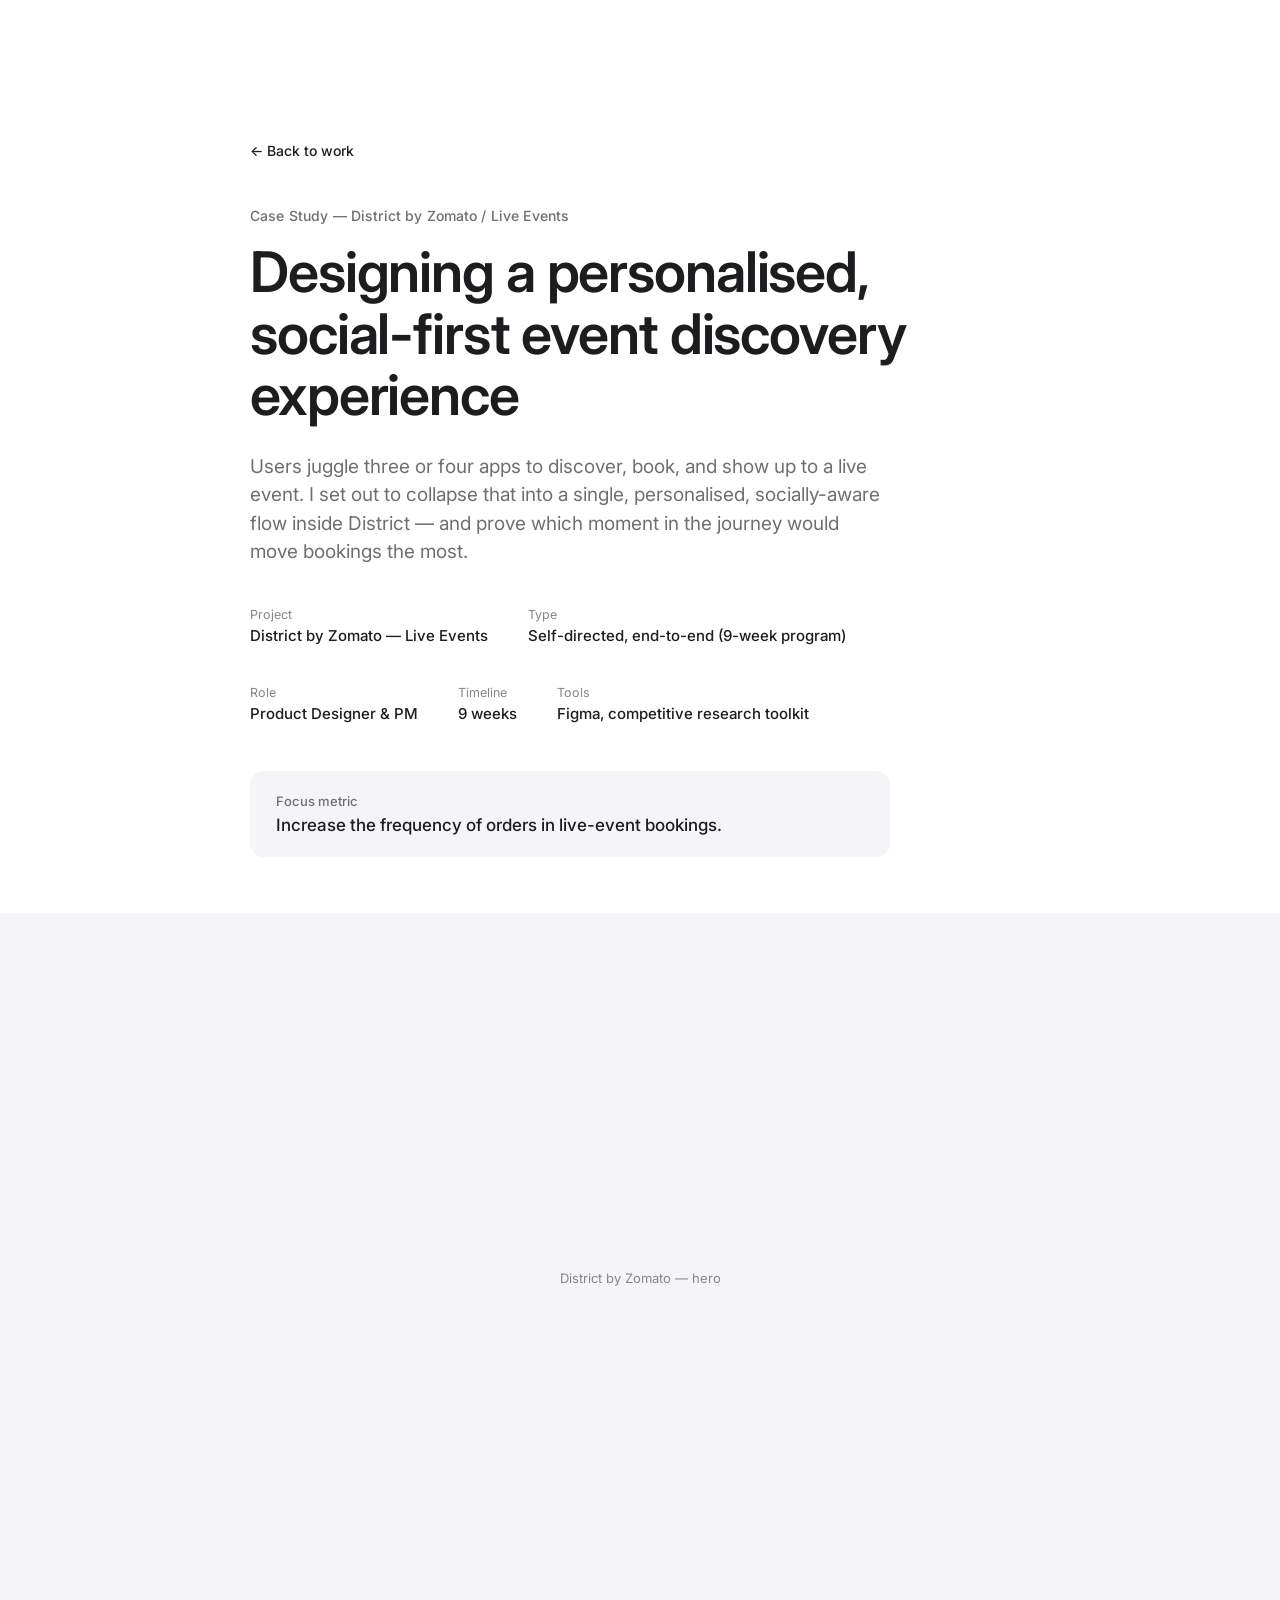
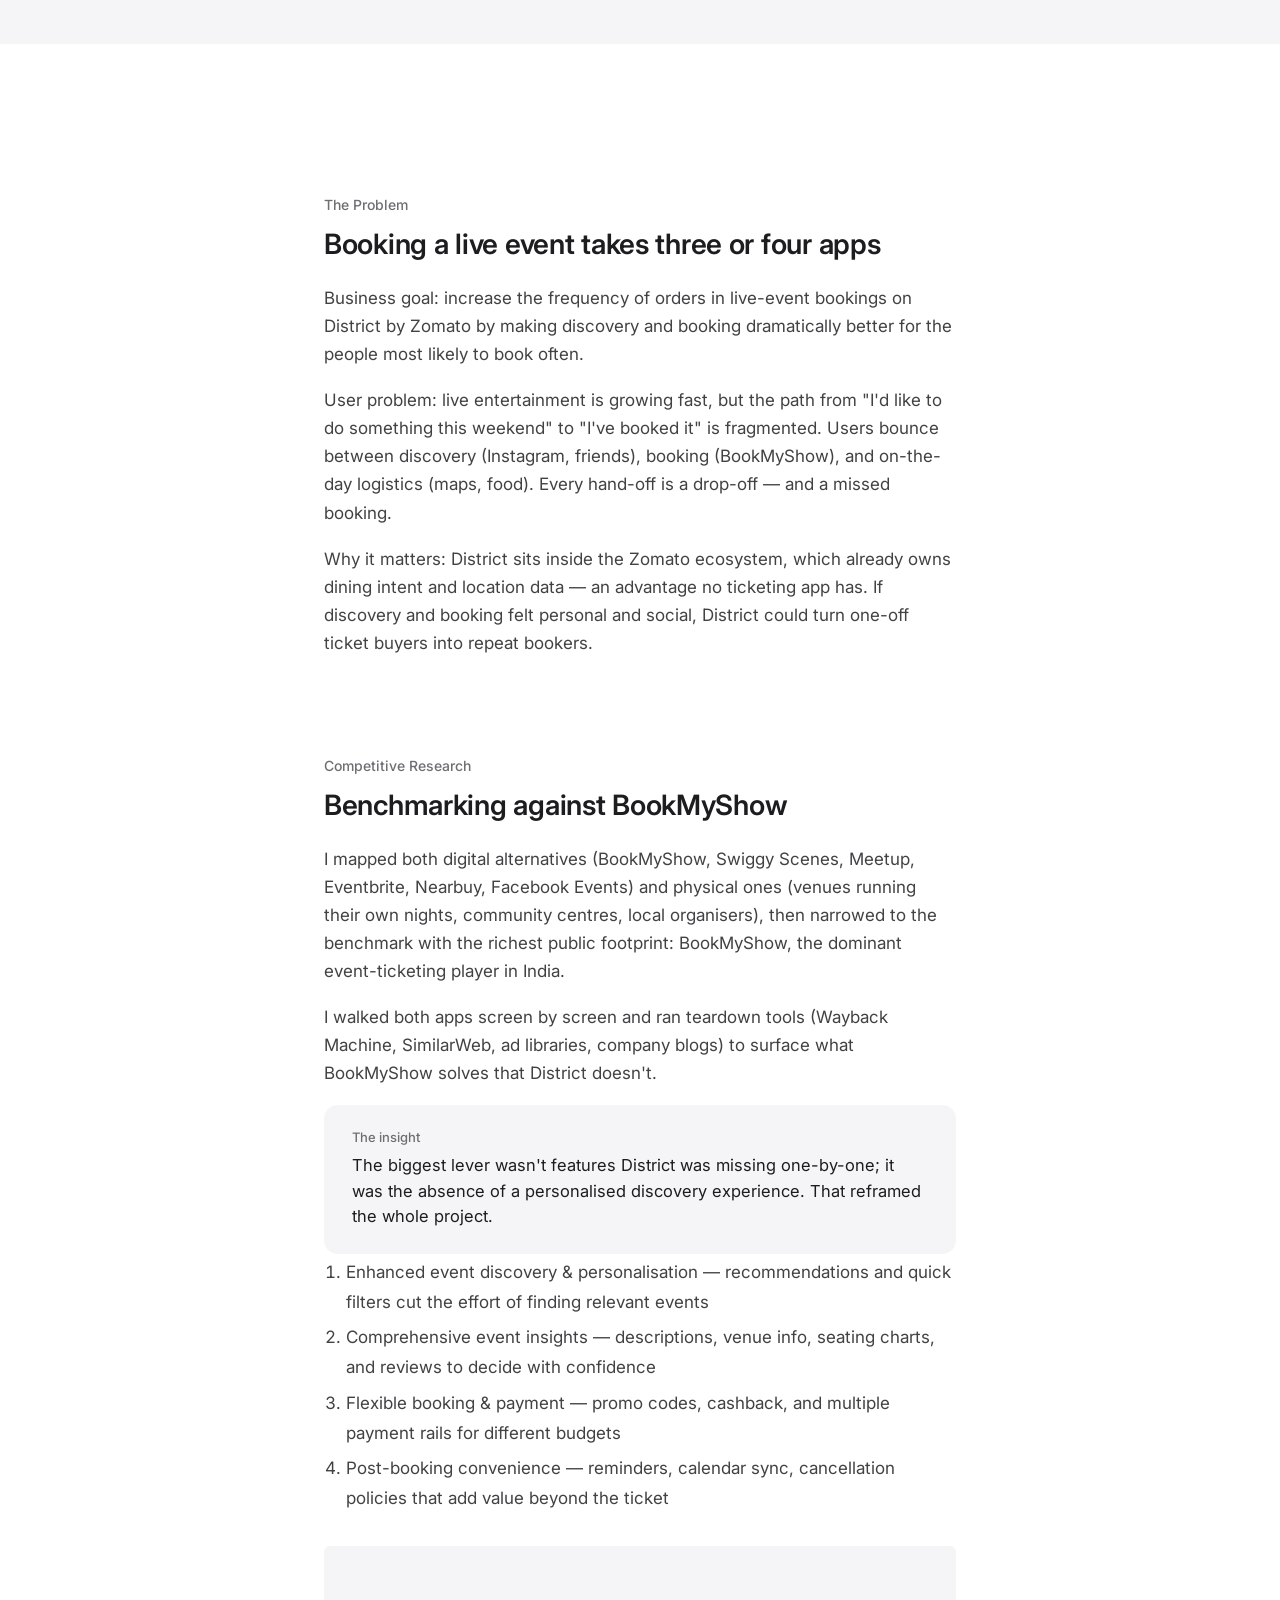
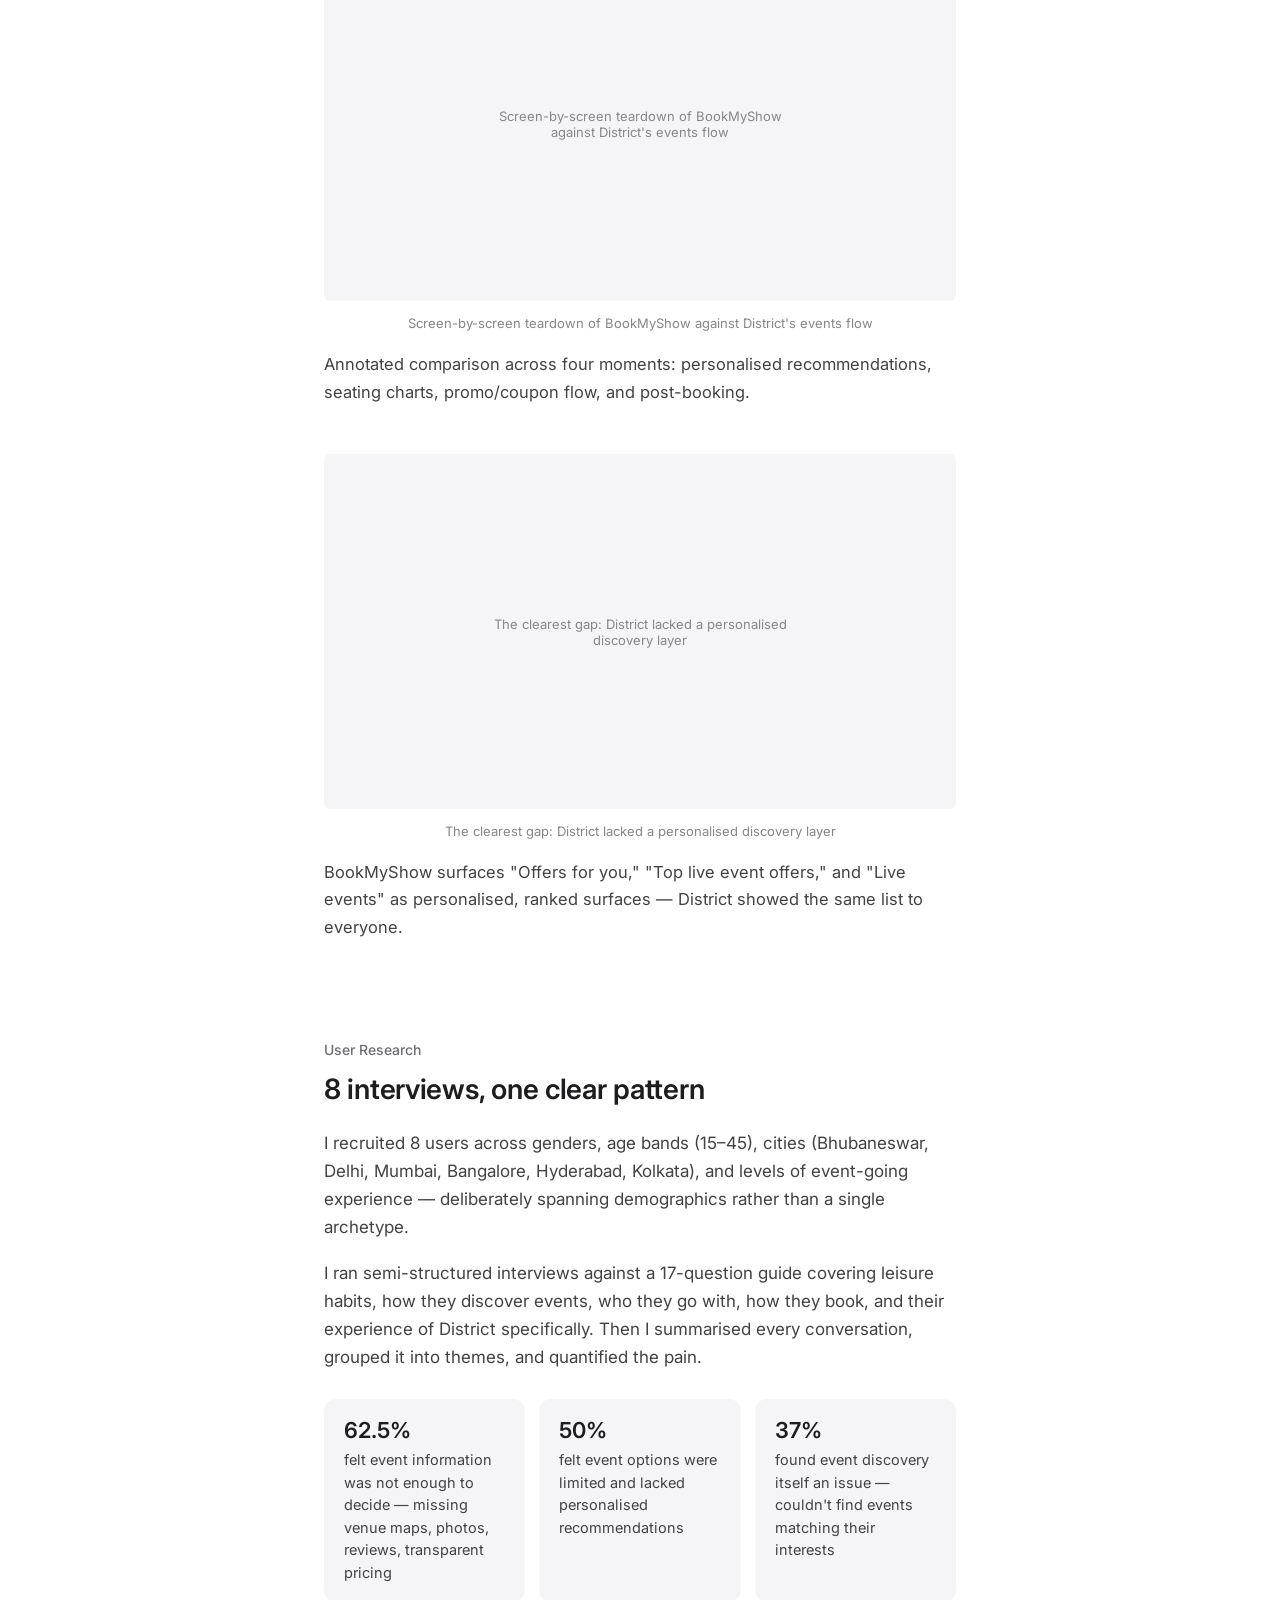
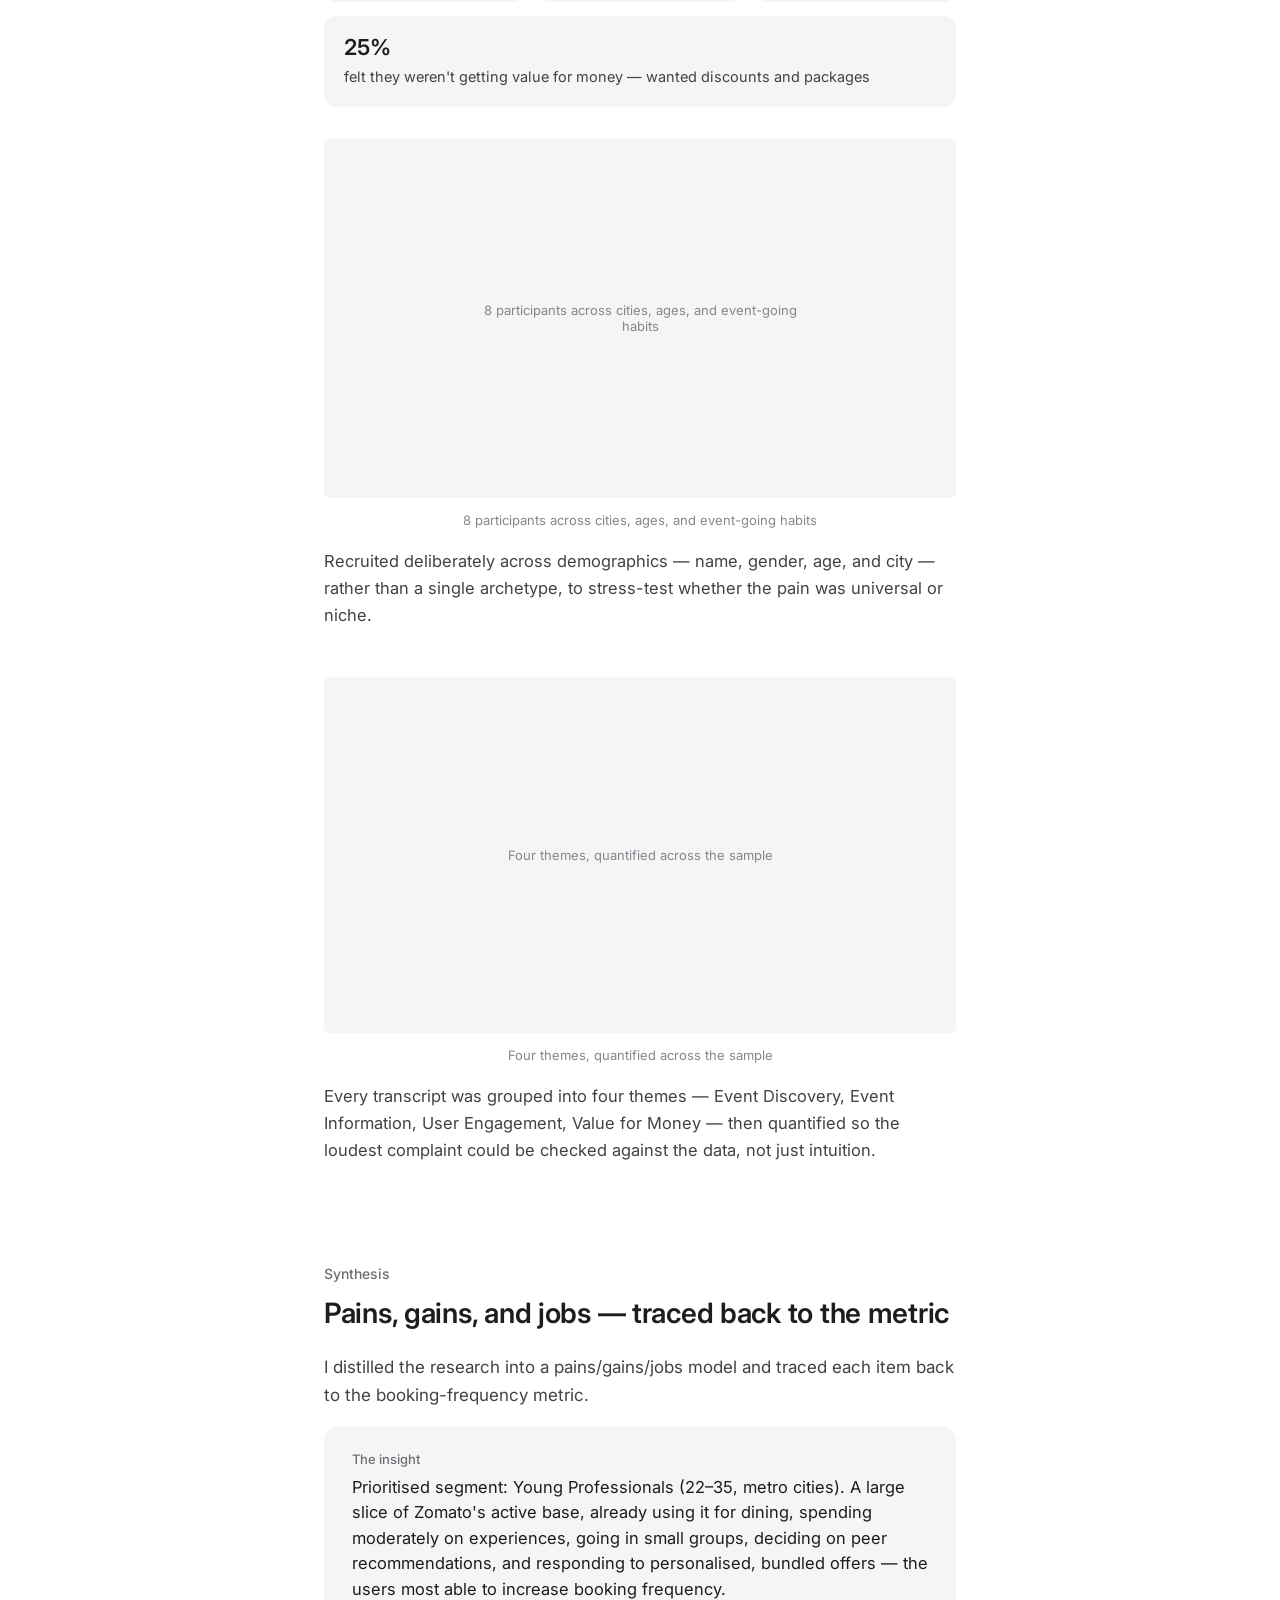
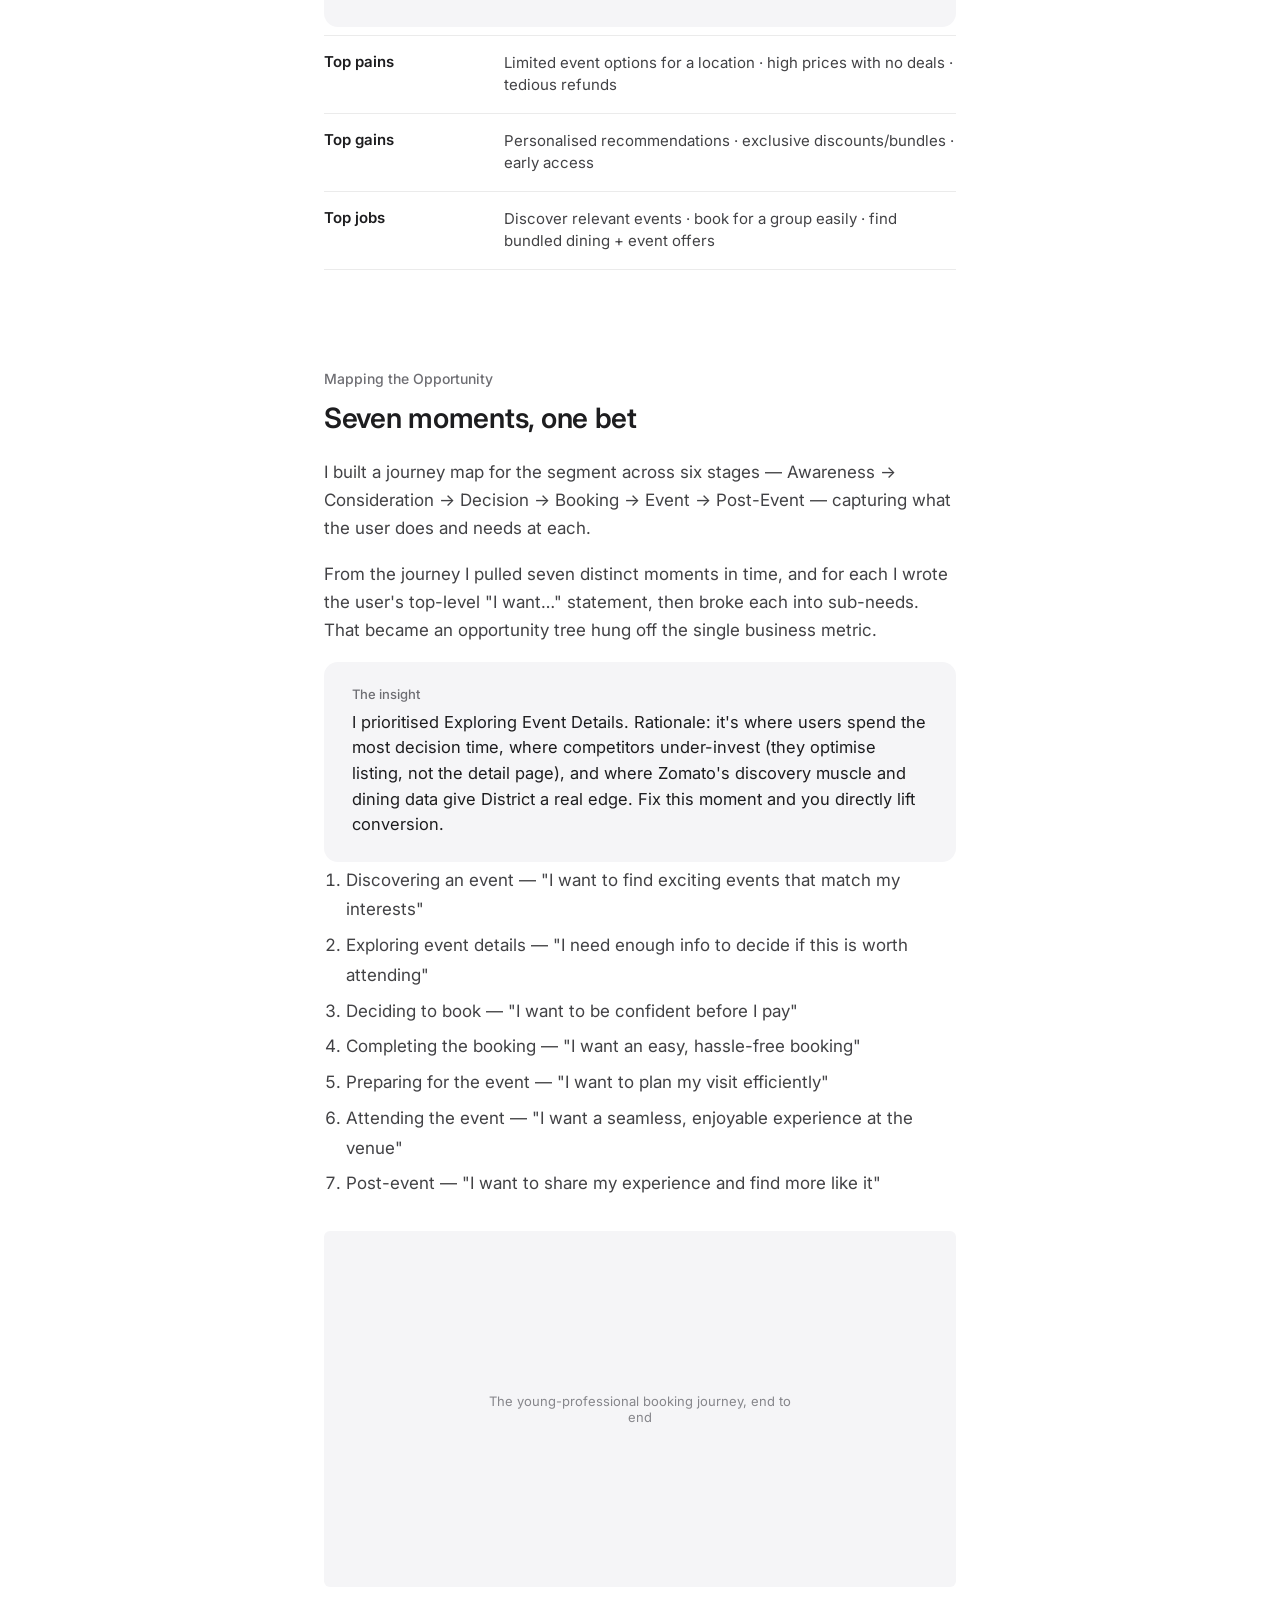
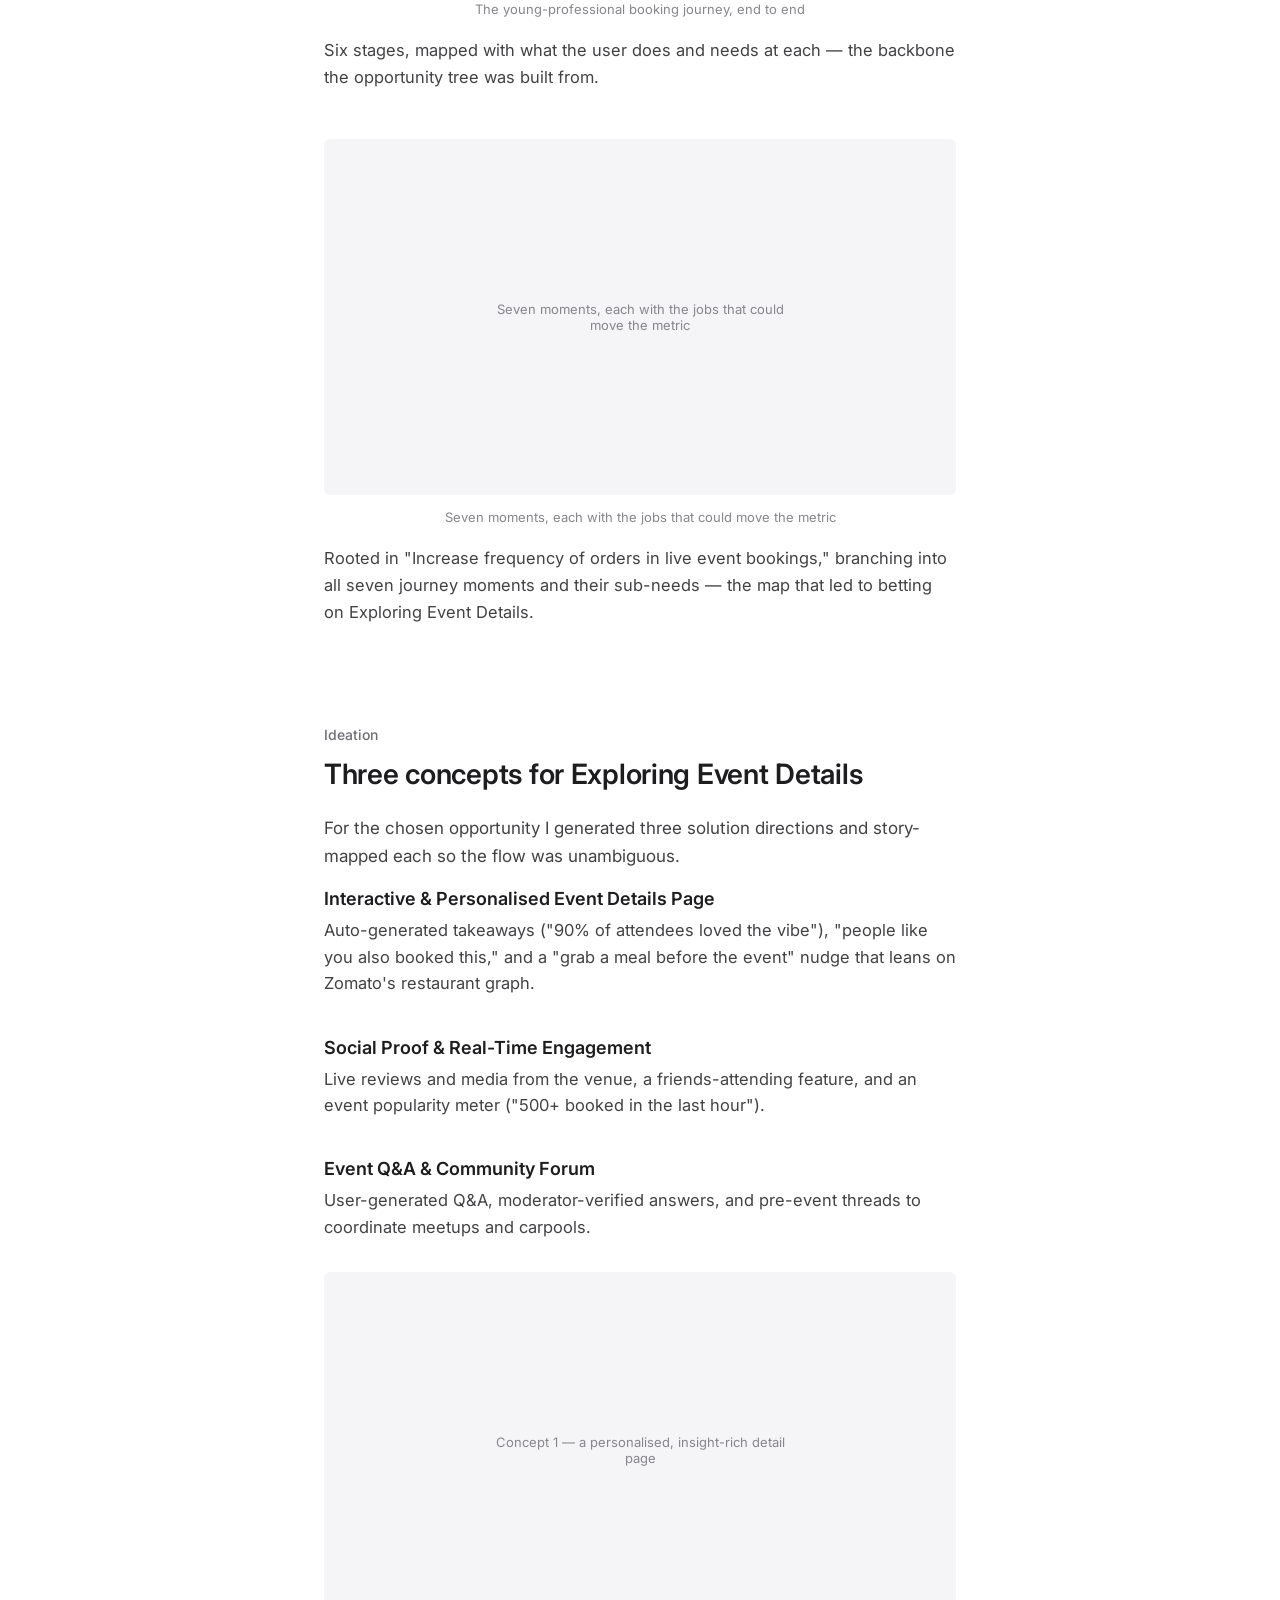
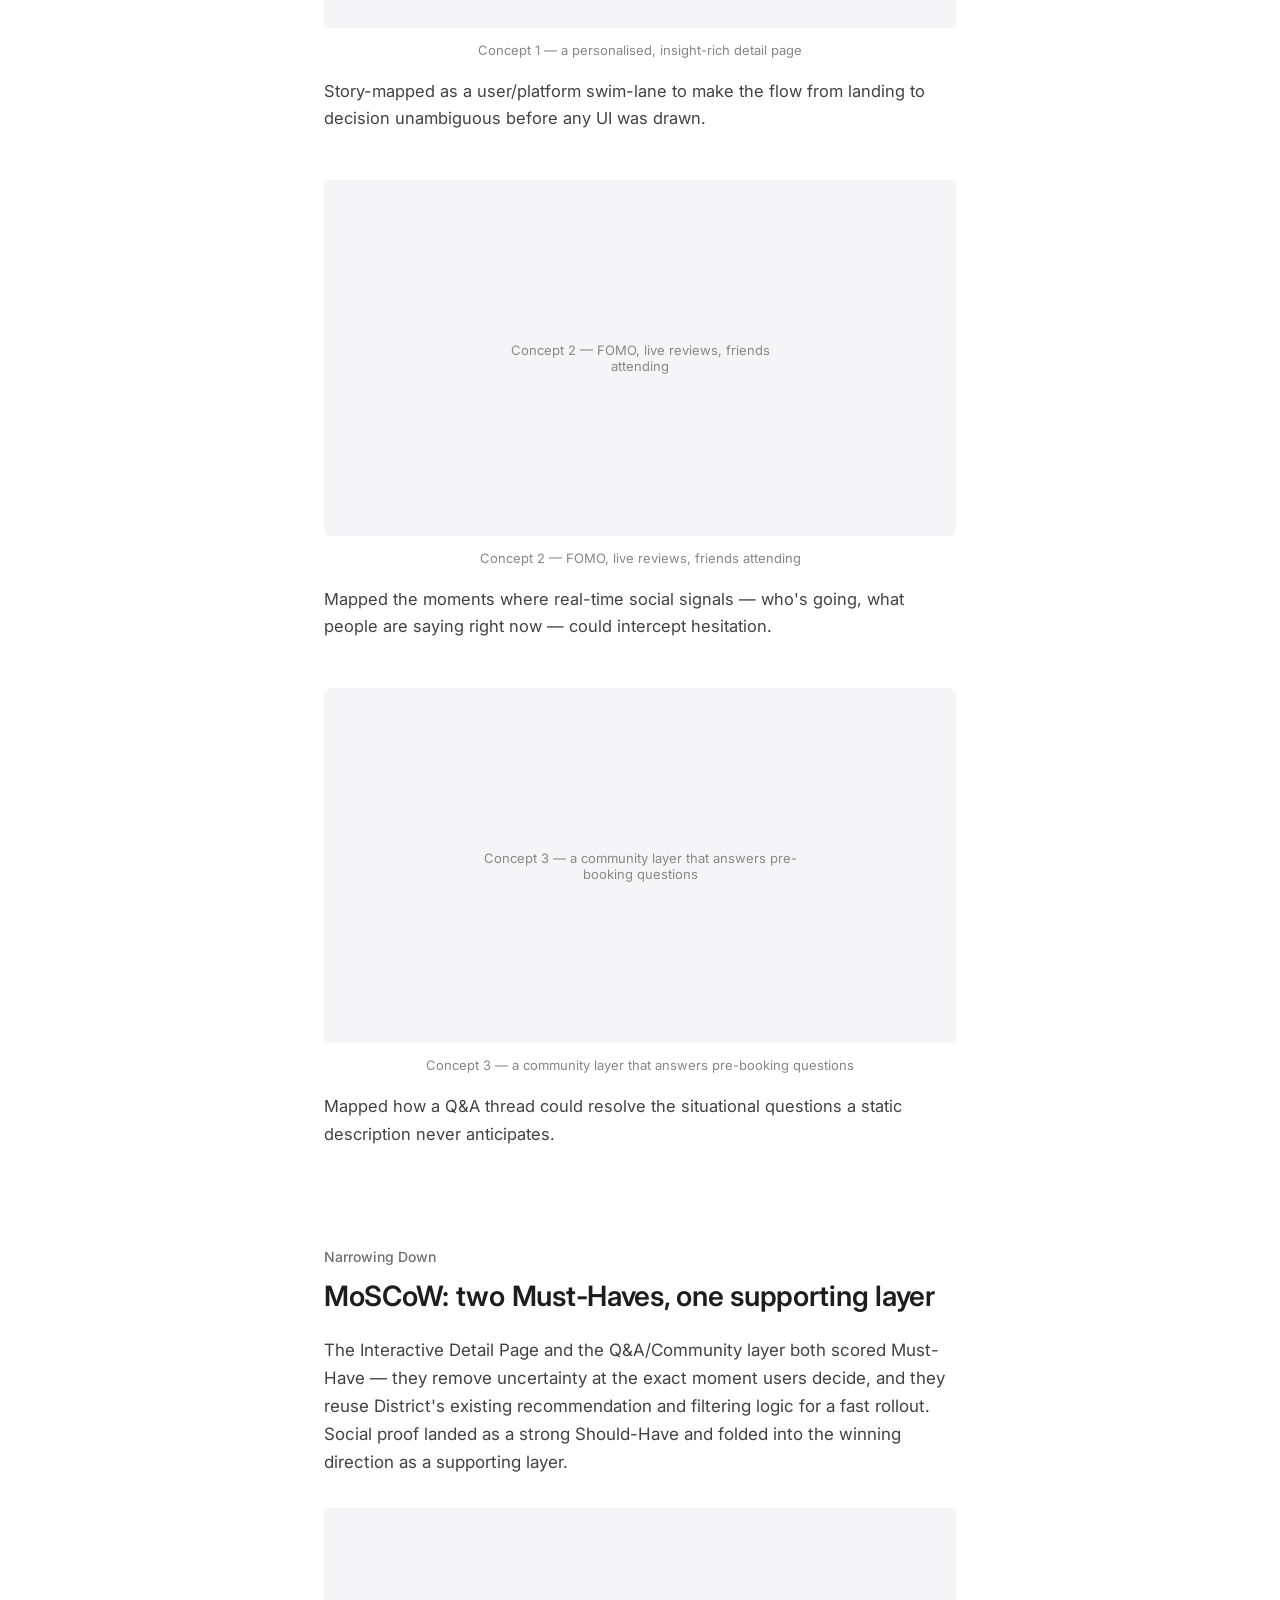
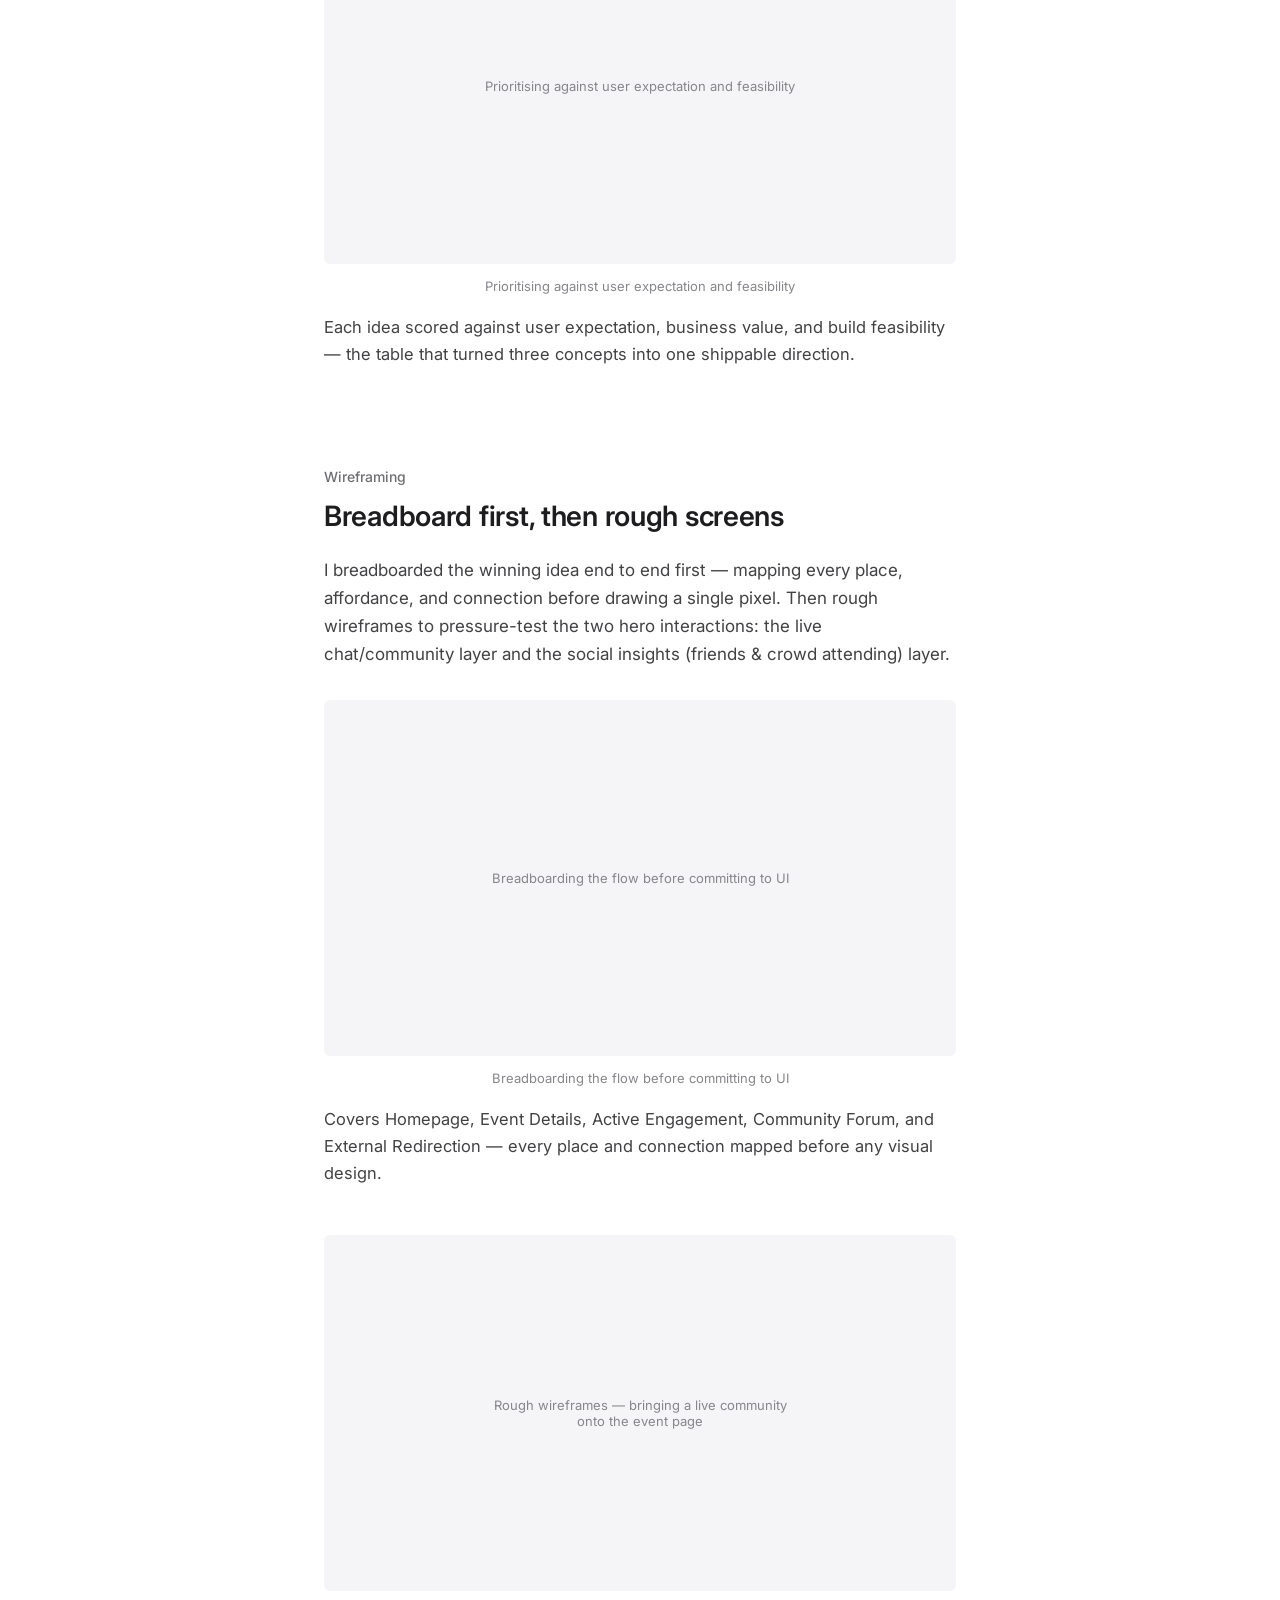
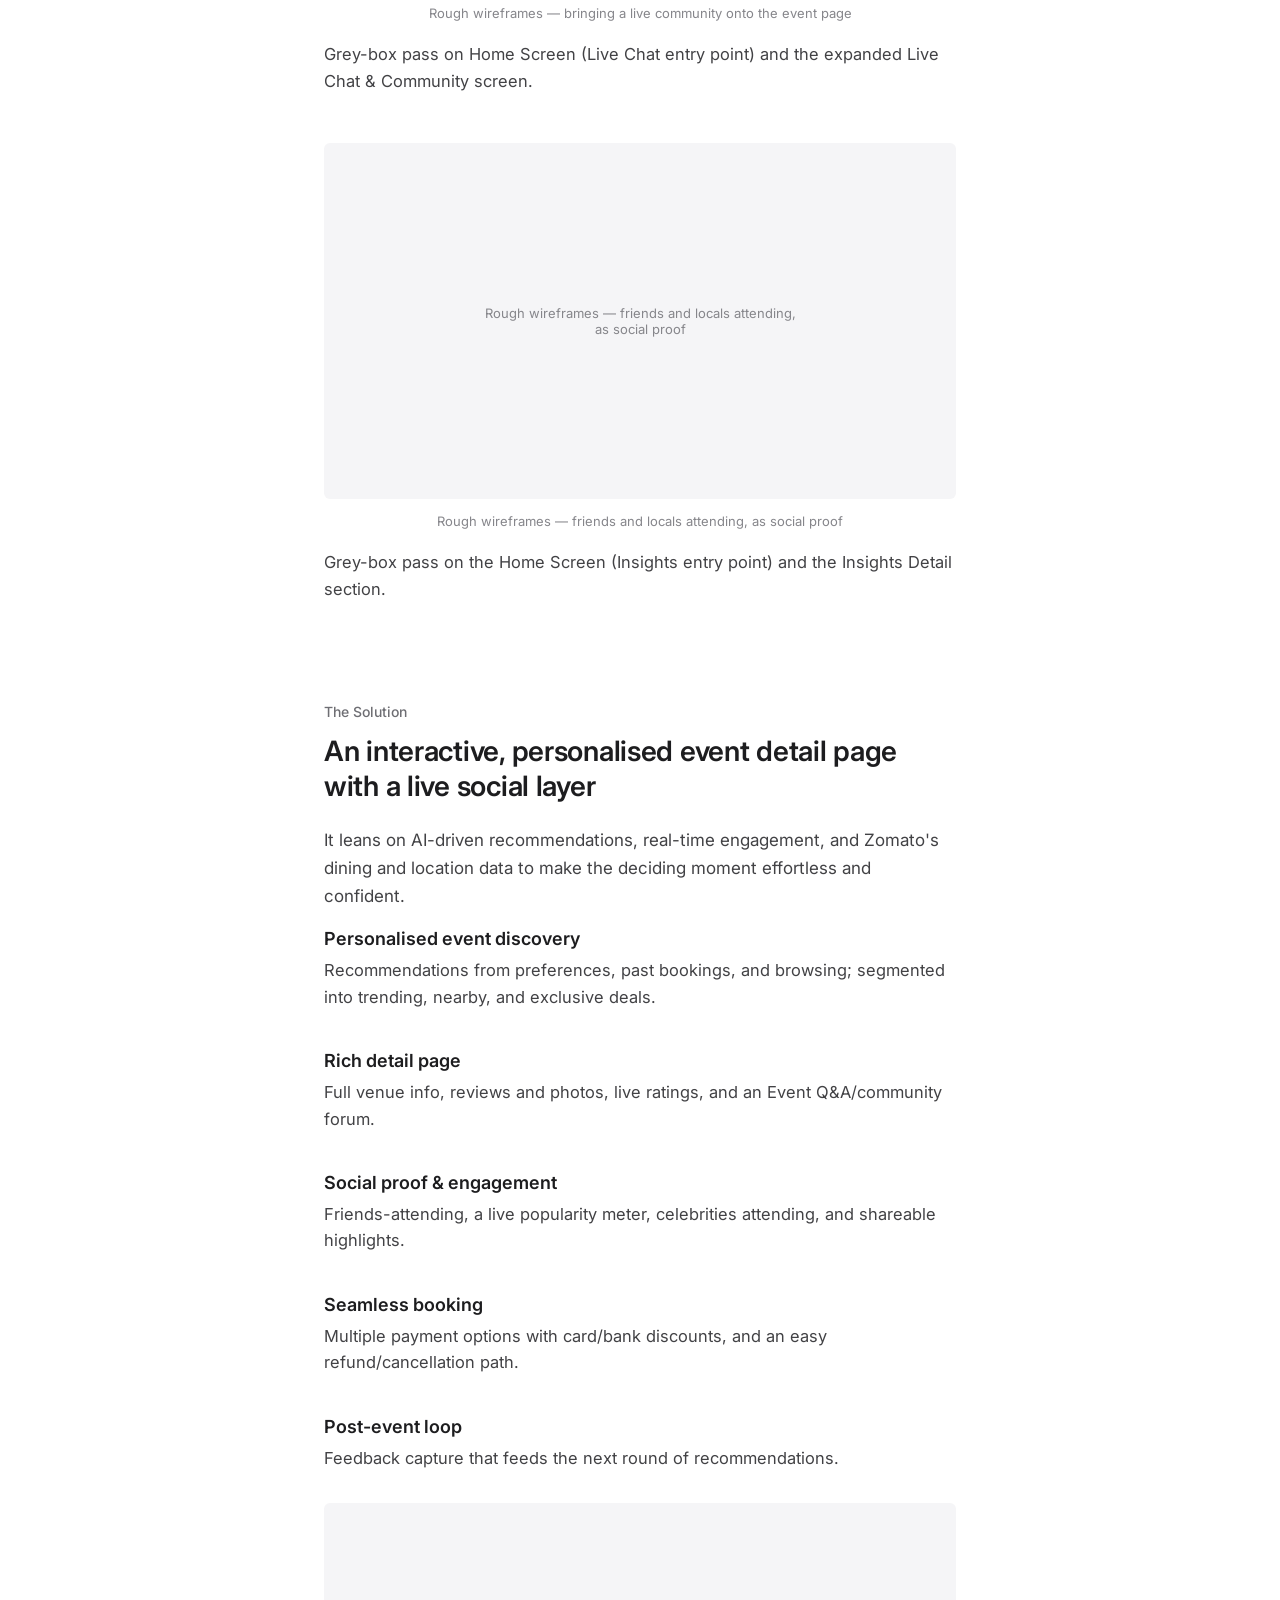
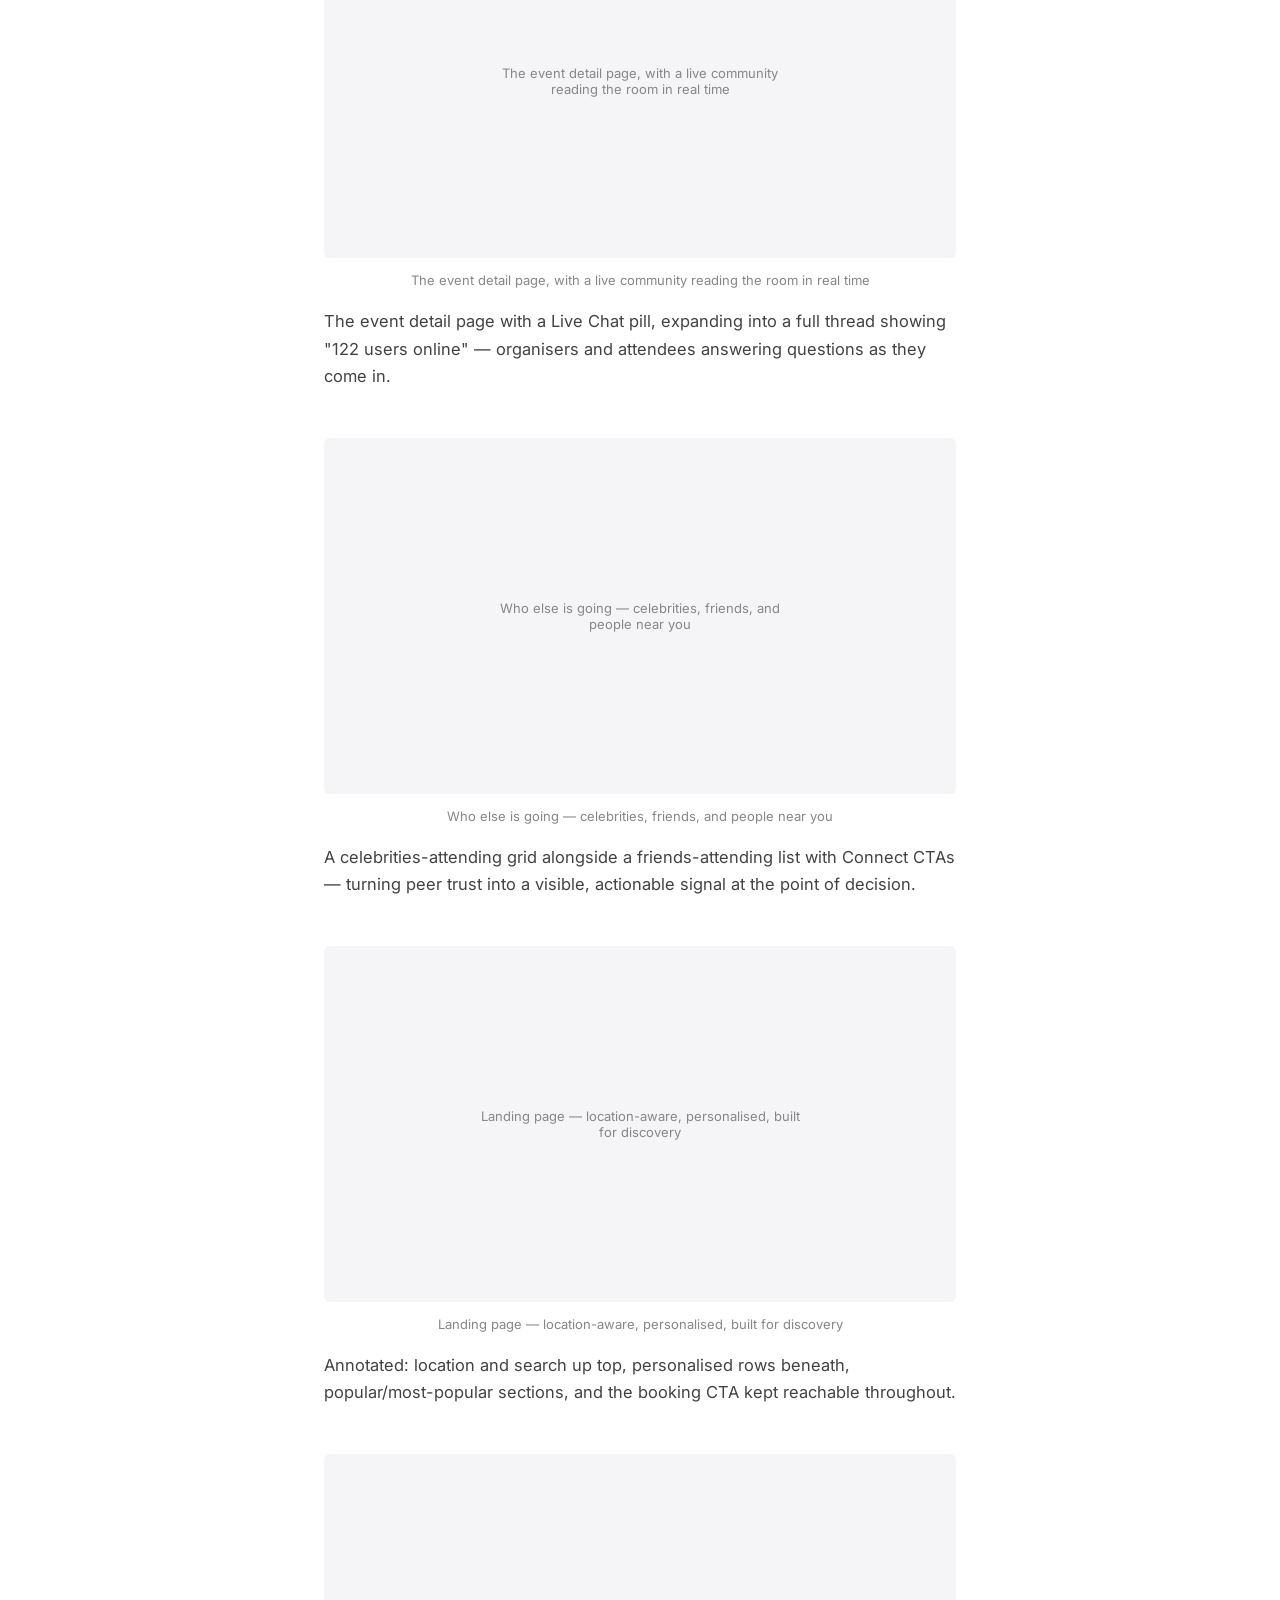
==== district-zomato.html @ 82414bfd "case study pages Co-Authored-By: Claude Sonnet 5 <noreply@anthropic.com>" ====
<!DOCTYPE html>
<html lang="en">
<head>
  <meta charset="UTF-8">
  <meta name="viewport" content="width=device-width, initial-scale=1">
  <title>District by Zomato — Case Study | Himanshu</title>
  <link rel="preconnect" href="https://fonts.googleapis.com">
  <link rel="preconnect" href="https://fonts.gstatic.com" crossorigin>
  <link href="https://fonts.googleapis.com/css2?family=Inter:wght@400;500;600;700&display=swap" rel="stylesheet">
  <link rel="stylesheet" href="css/base.css">
  <link rel="stylesheet" href="css/pages/case-study.css">
</head>
<body class="cs-page">

  <header class="cs-intro">
    <div class="cs-intro__inner">
      <a href="index.html" class="cs-back">&larr; Back to work</a>
      <p class="cs-eyebrow">Case Study — District by Zomato / Live Events</p>
      <h1 class="cs-title">Designing a personalised, social-first event discovery experience</h1>
      <p class="cs-lede" style="max-width: 640px; margin-bottom: 40px;">Users juggle three or four apps to discover, book, and show up to a live event. I set out to collapse that into a single, personalised, socially-aware flow inside District — and prove which moment in the journey would move bookings the most.</p>
      <div class="cs-meta">
        <div><div class="cs-meta__label">Project</div><div class="cs-meta__value">District by Zomato — Live Events</div></div>
        <div><div class="cs-meta__label">Type</div><div class="cs-meta__value">Self-directed, end-to-end (9-week program)</div></div>
        <div><div class="cs-meta__label">Role</div><div class="cs-meta__value">Product Designer &amp; PM</div></div>
        <div><div class="cs-meta__label">Timeline</div><div class="cs-meta__value">9 weeks</div></div>
        <div><div class="cs-meta__label">Tools</div><div class="cs-meta__value">Figma, competitive research toolkit</div></div>
      </div>
      <div class="cs-focus">
        <p class="cs-focus__label">Focus metric</p>
        <p class="cs-focus__value">Increase the frequency of orders in live-event bookings.</p>
      </div>
    </div>
    <div class="cs-hero cs-hero--flush cs-photo__img--placeholder" style="aspect-ratio: 1680 / 960;">
      <span class="cs-photo__placeholder-text">District by Zomato — hero</span>
    </div>
  </header>

  <main class="cs-body">
    <div class="cs-body__inner cs-body__inner--zomato">

      <section class="cs-section">
        <p class="cs-section__label">The Problem</p>
        <h2 class="cs-section__title">Booking a live event takes three or four apps</h2>
        <p class="cs-section__para">Business goal: increase the frequency of orders in live-event bookings on District by Zomato by making discovery and booking dramatically better for the people most likely to book often.</p>
        <p class="cs-section__para">User problem: live entertainment is growing fast, but the path from "I'd like to do something this weekend" to "I've booked it" is fragmented. Users bounce between discovery (Instagram, friends), booking (BookMyShow), and on-the-day logistics (maps, food). Every hand-off is a drop-off — and a missed booking.</p>
        <p class="cs-section__para">Why it matters: District sits inside the Zomato ecosystem, which already owns dining intent and location data — an advantage no ticketing app has. If discovery and booking felt personal and social, District could turn one-off ticket buyers into repeat bookers.</p>
      </section>

      <section class="cs-section">
        <p class="cs-section__label">Competitive Research</p>
        <h2 class="cs-section__title">Benchmarking against BookMyShow</h2>
        <p class="cs-section__para">I mapped both digital alternatives (BookMyShow, Swiggy Scenes, Meetup, Eventbrite, Nearbuy, Facebook Events) and physical ones (venues running their own nights, community centres, local organisers), then narrowed to the benchmark with the richest public footprint: BookMyShow, the dominant event-ticketing player in India.</p>
        <p class="cs-section__para">I walked both apps screen by screen and ran teardown tools (Wayback Machine, SimilarWeb, ad libraries, company blogs) to surface what BookMyShow solves that District doesn't.</p>
        <div class="cs-insight">
          <p class="cs-insight__label">The insight</p>
          <p class="cs-insight__text">The biggest lever wasn't features District was missing one-by-one; it was the absence of a personalised discovery experience. That reframed the whole project.</p>
        </div>
        <ol class="cs-list">
          <li>Enhanced event discovery &amp; personalisation — recommendations and quick filters cut the effort of finding relevant events</li>
          <li>Comprehensive event insights — descriptions, venue info, seating charts, and reviews to decide with confidence</li>
          <li>Flexible booking &amp; payment — promo codes, cashback, and multiple payment rails for different budgets</li>
          <li>Post-booking convenience — reminders, calendar sync, cancellation policies that add value beyond the ticket</li>
        </ol>
        <div class="cs-photos">
          <div class="cs-photo-block">
            <div class="cs-photo__img cs-photo__img--cover cs-photo__img--placeholder" style="aspect-ratio: 16 / 9;"><span class="cs-photo__placeholder-text">Screen-by-screen teardown of BookMyShow against District's events flow</span></div>
            <p class="cs-photo__caption">Screen-by-screen teardown of BookMyShow against District's events flow</p>
            <p class="cs-photo-block__explain">Annotated comparison across four moments: personalised recommendations, seating charts, promo/coupon flow, and post-booking.</p>
          </div>
          <div class="cs-photo-block">
            <div class="cs-photo__img cs-photo__img--cover cs-photo__img--placeholder" style="aspect-ratio: 16 / 9;"><span class="cs-photo__placeholder-text">The clearest gap: District lacked a personalised discovery layer</span></div>
            <p class="cs-photo__caption">The clearest gap: District lacked a personalised discovery layer</p>
            <p class="cs-photo-block__explain">BookMyShow surfaces "Offers for you," "Top live event offers," and "Live events" as personalised, ranked surfaces — District showed the same list to everyone.</p>
          </div>
        </div>
      </section>

      <section class="cs-section">
        <p class="cs-section__label">User Research</p>
        <h2 class="cs-section__title">8 interviews, one clear pattern</h2>
        <p class="cs-section__para">I recruited 8 users across genders, age bands (15–45), cities (Bhubaneswar, Delhi, Mumbai, Bangalore, Hyderabad, Kolkata), and levels of event-going experience — deliberately spanning demographics rather than a single archetype.</p>
        <p class="cs-section__para">I ran semi-structured interviews against a 17-question guide covering leisure habits, how they discover events, who they go with, how they book, and their experience of District specifically. Then I summarised every conversation, grouped it into themes, and quantified the pain.</p>
        <div class="cs-stats">
          <div class="cs-stat"><div class="cs-stat__value">62.5%</div><div class="cs-stat__text">felt event information was not enough to decide — missing venue maps, photos, reviews, transparent pricing</div></div>
          <div class="cs-stat"><div class="cs-stat__value">50%</div><div class="cs-stat__text">felt event options were limited and lacked personalised recommendations</div></div>
          <div class="cs-stat"><div class="cs-stat__value">37%</div><div class="cs-stat__text">found event discovery itself an issue — couldn't find events matching their interests</div></div>
          <div class="cs-stat"><div class="cs-stat__value">25%</div><div class="cs-stat__text">felt they weren't getting value for money — wanted discounts and packages</div></div>
        </div>
        <div class="cs-photos">
          <div class="cs-photo-block">
            <div class="cs-photo__img cs-photo__img--cover cs-photo__img--placeholder" style="aspect-ratio: 1680 / 955;"><span class="cs-photo__placeholder-text">8 participants across cities, ages, and event-going habits</span></div>
            <p class="cs-photo__caption">8 participants across cities, ages, and event-going habits</p>
            <p class="cs-photo-block__explain">Recruited deliberately across demographics — name, gender, age, and city — rather than a single archetype, to stress-test whether the pain was universal or niche.</p>
          </div>
          <div class="cs-photo-block">
            <div class="cs-photo__img cs-photo__img--cover cs-photo__img--placeholder" style="aspect-ratio: 2576 / 1449;"><span class="cs-photo__placeholder-text">Four themes, quantified across the sample</span></div>
            <p class="cs-photo__caption">Four themes, quantified across the sample</p>
            <p class="cs-photo-block__explain">Every transcript was grouped into four themes — Event Discovery, Event Information, User Engagement, Value for Money — then quantified so the loudest complaint could be checked against the data, not just intuition.</p>
          </div>
        </div>
      </section>

      <section class="cs-section">
        <p class="cs-section__label">Synthesis</p>
        <h2 class="cs-section__title">Pains, gains, and jobs — traced back to the metric</h2>
        <p class="cs-section__para">I distilled the research into a pains/gains/jobs model and traced each item back to the booking-frequency metric.</p>
        <div class="cs-insight">
          <p class="cs-insight__label">The insight</p>
          <p class="cs-insight__text">Prioritised segment: Young Professionals (22–35, metro cities). A large slice of Zomato's active base, already using it for dining, spending moderately on experiences, going in small groups, deciding on peer recommendations, and responding to personalised, bundled offers — the users most able to increase booking frequency.</p>
        </div>
        <div class="cs-table">
          <div class="cs-table__row"><div class="cs-table__key">Top pains</div><div class="cs-table__value">Limited event options for a location · high prices with no deals · tedious refunds</div></div>
          <div class="cs-table__row"><div class="cs-table__key">Top gains</div><div class="cs-table__value">Personalised recommendations · exclusive discounts/bundles · early access</div></div>
          <div class="cs-table__row"><div class="cs-table__key">Top jobs</div><div class="cs-table__value">Discover relevant events · book for a group easily · find bundled dining + event offers</div></div>
        </div>
      </section>

      <section class="cs-section">
        <p class="cs-section__label">Mapping the Opportunity</p>
        <h2 class="cs-section__title">Seven moments, one bet</h2>
        <p class="cs-section__para">I built a journey map for the segment across six stages — Awareness → Consideration → Decision → Booking → Event → Post-Event — capturing what the user does and needs at each.</p>
        <p class="cs-section__para">From the journey I pulled seven distinct moments in time, and for each I wrote the user's top-level "I want…" statement, then broke each into sub-needs. That became an opportunity tree hung off the single business metric.</p>
        <div class="cs-insight">
          <p class="cs-insight__label">The insight</p>
          <p class="cs-insight__text">I prioritised Exploring Event Details. Rationale: it's where users spend the most decision time, where competitors under-invest (they optimise listing, not the detail page), and where Zomato's discovery muscle and dining data give District a real edge. Fix this moment and you directly lift conversion.</p>
        </div>
        <ol class="cs-list">
          <li>Discovering an event — "I want to find exciting events that match my interests"</li>
          <li>Exploring event details — "I need enough info to decide if this is worth attending"</li>
          <li>Deciding to book — "I want to be confident before I pay"</li>
          <li>Completing the booking — "I want an easy, hassle-free booking"</li>
          <li>Preparing for the event — "I want to plan my visit efficiently"</li>
          <li>Attending the event — "I want a seamless, enjoyable experience at the venue"</li>
          <li>Post-event — "I want to share my experience and find more like it"</li>
        </ol>
        <div class="cs-photos">
          <div class="cs-photo-block">
            <div class="cs-photo__img cs-photo__img--cover cs-photo__img--placeholder" style="aspect-ratio: 2576 / 1449;"><span class="cs-photo__placeholder-text">The young-professional booking journey, end to end</span></div>
            <p class="cs-photo__caption">The young-professional booking journey, end to end</p>
            <p class="cs-photo-block__explain">Six stages, mapped with what the user does and needs at each — the backbone the opportunity tree was built from.</p>
          </div>
          <div class="cs-photo-block">
            <div class="cs-photo__img cs-photo__img--cover cs-photo__img--placeholder" style="aspect-ratio: 16 / 9;"><span class="cs-photo__placeholder-text">Seven moments, each with the jobs that could move the metric</span></div>
            <p class="cs-photo__caption">Seven moments, each with the jobs that could move the metric</p>
            <p class="cs-photo-block__explain">Rooted in "Increase frequency of orders in live event bookings," branching into all seven journey moments and their sub-needs — the map that led to betting on Exploring Event Details.</p>
          </div>
        </div>
      </section>

      <section class="cs-section">
        <p class="cs-section__label">Ideation</p>
        <h2 class="cs-section__title">Three concepts for Exploring Event Details</h2>
        <p class="cs-section__para">For the chosen opportunity I generated three solution directions and story-mapped each so the flow was unambiguous.</p>
        <div class="cs-moves">
          <div><p class="cs-move__title">Interactive &amp; Personalised Event Details Page</p><p class="cs-move__desc">Auto-generated takeaways ("90% of attendees loved the vibe"), "people like you also booked this," and a "grab a meal before the event" nudge that leans on Zomato's restaurant graph.</p></div>
          <div><p class="cs-move__title">Social Proof &amp; Real-Time Engagement</p><p class="cs-move__desc">Live reviews and media from the venue, a friends-attending feature, and an event popularity meter ("500+ booked in the last hour").</p></div>
          <div><p class="cs-move__title">Event Q&amp;A &amp; Community Forum</p><p class="cs-move__desc">User-generated Q&amp;A, moderator-verified answers, and pre-event threads to coordinate meetups and carpools.</p></div>
        </div>
        <div class="cs-photos">
          <div class="cs-photo-block">
            <div class="cs-photo__img cs-photo__img--cover cs-photo__img--placeholder" style="aspect-ratio: 2576 / 1449;"><span class="cs-photo__placeholder-text">Concept 1 — a personalised, insight-rich detail page</span></div>
            <p class="cs-photo__caption">Concept 1 — a personalised, insight-rich detail page</p>
            <p class="cs-photo-block__explain">Story-mapped as a user/platform swim-lane to make the flow from landing to decision unambiguous before any UI was drawn.</p>
          </div>
          <div class="cs-photo-block">
            <div class="cs-photo__img cs-photo__img--cover cs-photo__img--placeholder" style="aspect-ratio: 2576 / 1449;"><span class="cs-photo__placeholder-text">Concept 2 — FOMO, live reviews, friends attending</span></div>
            <p class="cs-photo__caption">Concept 2 — FOMO, live reviews, friends attending</p>
            <p class="cs-photo-block__explain">Mapped the moments where real-time social signals — who's going, what people are saying right now — could intercept hesitation.</p>
          </div>
          <div class="cs-photo-block">
            <div class="cs-photo__img cs-photo__img--cover cs-photo__img--placeholder" style="aspect-ratio: 2576 / 1449;"><span class="cs-photo__placeholder-text">Concept 3 — a community layer that answers pre-booking questions</span></div>
            <p class="cs-photo__caption">Concept 3 — a community layer that answers pre-booking questions</p>
            <p class="cs-photo-block__explain">Mapped how a Q&amp;A thread could resolve the situational questions a static description never anticipates.</p>
          </div>
        </div>
      </section>

      <section class="cs-section">
        <p class="cs-section__label">Narrowing Down</p>
        <h2 class="cs-section__title">MoSCoW: two Must-Haves, one supporting layer</h2>
        <p class="cs-section__para">The Interactive Detail Page and the Q&amp;A/Community layer both scored Must-Have — they remove uncertainty at the exact moment users decide, and they reuse District's existing recommendation and filtering logic for a fast rollout. Social proof landed as a strong Should-Have and folded into the winning direction as a supporting layer.</p>
        <div class="cs-photos">
          <div class="cs-photo-block">
            <div class="cs-photo__img cs-photo__img--cover cs-photo__img--placeholder" style="aspect-ratio: 2576 / 1449;"><span class="cs-photo__placeholder-text">Prioritising against user expectation and feasibility</span></div>
            <p class="cs-photo__caption">Prioritising against user expectation and feasibility</p>
            <p class="cs-photo-block__explain">Each idea scored against user expectation, business value, and build feasibility — the table that turned three concepts into one shippable direction.</p>
          </div>
        </div>
      </section>

      <section class="cs-section">
        <p class="cs-section__label">Wireframing</p>
        <h2 class="cs-section__title">Breadboard first, then rough screens</h2>
        <p class="cs-section__para">I breadboarded the winning idea end to end first — mapping every place, affordance, and connection before drawing a single pixel. Then rough wireframes to pressure-test the two hero interactions: the live chat/community layer and the social insights (friends &amp; crowd attending) layer.</p>
        <div class="cs-photos">
          <div class="cs-photo-block">
            <div class="cs-photo__img cs-photo__img--cover cs-photo__img--placeholder" style="aspect-ratio: 2576 / 1449;"><span class="cs-photo__placeholder-text">Breadboarding the flow before committing to UI</span></div>
            <p class="cs-photo__caption">Breadboarding the flow before committing to UI</p>
            <p class="cs-photo-block__explain">Covers Homepage, Event Details, Active Engagement, Community Forum, and External Redirection — every place and connection mapped before any visual design.</p>
          </div>
          <div class="cs-photo-block">
            <div class="cs-photo__img cs-photo__img--cover cs-photo__img--placeholder" style="aspect-ratio: 2576 / 1449;"><span class="cs-photo__placeholder-text">Rough wireframes — bringing a live community onto the event page</span></div>
            <p class="cs-photo__caption">Rough wireframes — bringing a live community onto the event page</p>
            <p class="cs-photo-block__explain">Grey-box pass on Home Screen (Live Chat entry point) and the expanded Live Chat &amp; Community screen.</p>
          </div>
          <div class="cs-photo-block">
            <div class="cs-photo__img cs-photo__img--cover cs-photo__img--placeholder" style="aspect-ratio: 2576 / 1449;"><span class="cs-photo__placeholder-text">Rough wireframes — friends and locals attending, as social proof</span></div>
            <p class="cs-photo__caption">Rough wireframes — friends and locals attending, as social proof</p>
            <p class="cs-photo-block__explain">Grey-box pass on the Home Screen (Insights entry point) and the Insights Detail section.</p>
          </div>
        </div>
      </section>

      <section class="cs-section">
        <p class="cs-section__label">The Solution</p>
        <h2 class="cs-section__title">An interactive, personalised event detail page with a live social layer</h2>
        <p class="cs-section__para">It leans on AI-driven recommendations, real-time engagement, and Zomato's dining and location data to make the deciding moment effortless and confident.</p>
        <div class="cs-moves">
          <div><p class="cs-move__title">Personalised event discovery</p><p class="cs-move__desc">Recommendations from preferences, past bookings, and browsing; segmented into trending, nearby, and exclusive deals.</p></div>
          <div><p class="cs-move__title">Rich detail page</p><p class="cs-move__desc">Full venue info, reviews and photos, live ratings, and an Event Q&amp;A/community forum.</p></div>
          <div><p class="cs-move__title">Social proof &amp; engagement</p><p class="cs-move__desc">Friends-attending, a live popularity meter, celebrities attending, and shareable highlights.</p></div>
          <div><p class="cs-move__title">Seamless booking</p><p class="cs-move__desc">Multiple payment options with card/bank discounts, and an easy refund/cancellation path.</p></div>
          <div><p class="cs-move__title">Post-event loop</p><p class="cs-move__desc">Feedback capture that feeds the next round of recommendations.</p></div>
        </div>
        <div class="cs-photos">
          <div class="cs-photo-block">
            <div class="cs-photo__img cs-photo__img--cover cs-photo__img--placeholder" style="aspect-ratio: 2576 / 1449;"><span class="cs-photo__placeholder-text">The event detail page, with a live community reading the room in real time</span></div>
            <p class="cs-photo__caption">The event detail page, with a live community reading the room in real time</p>
            <p class="cs-photo-block__explain">The event detail page with a Live Chat pill, expanding into a full thread showing "122 users online" — organisers and attendees answering questions as they come in.</p>
          </div>
          <div class="cs-photo-block">
            <div class="cs-photo__img cs-photo__img--cover cs-photo__img--placeholder" style="aspect-ratio: 2576 / 1449;"><span class="cs-photo__placeholder-text">Who else is going — celebrities, friends, and people near you</span></div>
            <p class="cs-photo__caption">Who else is going — celebrities, friends, and people near you</p>
            <p class="cs-photo-block__explain">A celebrities-attending grid alongside a friends-attending list with Connect CTAs — turning peer trust into a visible, actionable signal at the point of decision.</p>
          </div>
          <div class="cs-photo-block">
            <div class="cs-photo__img cs-photo__img--cover cs-photo__img--placeholder" style="aspect-ratio: 2576 / 1449;"><span class="cs-photo__placeholder-text">Landing page — location-aware, personalised, built for discovery</span></div>
            <p class="cs-photo__caption">Landing page — location-aware, personalised, built for discovery</p>
            <p class="cs-photo-block__explain">Annotated: location and search up top, personalised rows beneath, popular/most-popular sections, and the booking CTA kept reachable throughout.</p>
          </div>
          <div class="cs-photo-block">
            <div class="cs-photo__img cs-photo__img--cover cs-photo__img--placeholder" style="aspect-ratio: 2576 / 1449;"><span class="cs-photo__placeholder-text">Event detail — everything needed to decide, in one scroll</span></div>
            <p class="cs-photo__caption">Event detail — everything needed to decide, in one scroll</p>
            <p class="cs-photo-block__explain">Annotated: share action, hero image, live chat entry, location/time, and celebrities &amp; friends attending — sequenced in the order a user actually decides.</p>
          </div>
          <div class="cs-photo-block">
            <div class="cs-photo__img cs-photo__img--cover cs-photo__img--placeholder" style="aspect-ratio: 2576 / 1449;"><span class="cs-photo__placeholder-text">Live chat — organisers and attendees, answering in real time</span></div>
            <p class="cs-photo__caption">Live chat — organisers and attendees, answering in real time</p>
            <p class="cs-photo-block__explain">Annotated: live viewer counter, threaded comments and sub-comments, compose bar, and a media attachment CTA.</p>
          </div>
          <div class="cs-photo-block">
            <div class="cs-photo__img cs-photo__img--cover cs-photo__img--placeholder" style="aspect-ratio: 2576 / 1449;"><span class="cs-photo__placeholder-text">Connect with friends already going — social pull into the booking</span></div>
            <p class="cs-photo__caption">Connect with friends already going — social pull into the booking</p>
            <p class="cs-photo-block__explain">Annotated: friend rows with mutual context and a direct Connect CTA to coordinate before booking.</p>
          </div>
        </div>
      </section>

      <section class="cs-section">
        <p class="cs-section__label">Rollout &amp; Risk</p>
        <h2 class="cs-section__title">A phased launch, planned for what could go wrong</h2>
        <p class="cs-section__para">Phased launch: beta to 5–10% of metro users (Month 1–2) → enhancement and A/B testing at 30–40% (Month 3–4) → full launch with marketing (Month 5) → optimise and expand partnerships (Month 6+).</p>
        <p class="cs-section__para">Risks planned for: thin event inventory (mitigated with organiser partnerships), payment drop-off (retries, alternative rails, support), and security (encryption, 2FA, monitoring). Edge cases considered: first-time users with no history, payment failures, cancellations, and non-metro/pin-code users.</p>
      </section>

      <section class="cs-section">
        <p class="cs-section__label">Measuring Success</p>
        <h2 class="cs-section__title">Instrumented before it shipped, not after</h2>
        <p class="cs-section__para">I defined the analytics up front so the feature could prove itself. I specified a full event-tracking spec across three phases — Discovery &amp; Exploration, Social Engagement, and Event Experience — each event with its trigger, event properties, and user properties (e.g. event_viewed, event_filtered, friends_attending_viewed, event_checkin_completed, event_feedback_submitted).</p>
        <div class="cs-stats">
          <div class="cs-stat"><div class="cs-stat__value">Success</div><div class="cs-stat__text">Daily active users · average order value · preferences set · wishlists created</div></div>
          <div class="cs-stat"><div class="cs-stat__value">Failure</div><div class="cs-stat__text">High drop-off · falling engagement · fewer bookings per user despite rollout</div></div>
        </div>
      </section>

      <section class="cs-section" style="margin-bottom: 0;">
        <p class="cs-section__label">What I Took Away</p>
        <h2 class="cs-section__title">Three things I'd carry into the next project</h2>
        <ol class="cs-list">
          <li>The metric is the compass — anchoring every pain, gain, and idea to booking frequency stopped the project sprawling into a feature wishlist</li>
          <li>Prioritising a moment beats prioritising a feature — betting on "Exploring Event Details" gave the whole solution a spine</li>
          <li>Use the ecosystem you're in — District's edge was never going to be out-listing BookMyShow; it was dining data, location, and social graph, and the solution leans hard on that</li>
        </ol>
      </section>

      <a href="index.html" class="cs-back-bottom cs-back-bottom--zomato">&larr; Back to all case studies</a>

    </div>
  </main>

</body>
</html>
---- css/base.css ----
:root {
  --color-bg: #0a0a0c;
  --color-text: #f4f1ea;
  --color-text-dim: #c8c2b6;
  --color-text-faint: #7c766b;
  --color-accent: #4fd67a;
  --color-accent-dim: #5ea87e;
  --font-mono: 'JetBrains Mono', monospace;
  --font-sans: 'Inter', sans-serif;
}

* {
  margin: 0;
  padding: 0;
  box-sizing: border-box;
}

html,
body {
  background: var(--color-bg);
  -webkit-font-smoothing: antialiased;
}

body {
  font-family: var(--font-sans);
}

a {
  color: inherit;
  text-decoration: none;
}

img {
  max-width: 100%;
  display: block;
}
---- css/pages/case-study.css ----
:root {
  --cs-ink: #1d1d1f;
  --cs-body: #424245;
  --cs-muted: #6e6e73;
  --cs-faint: #86868b;
  --cs-panel: #f5f5f7;
  --cs-photo-bg: #f5f5f7;
}

.cs-page {
  background: #ffffff;
  color: var(--cs-ink);
  font-family: 'Inter', sans-serif;
  -webkit-font-smoothing: antialiased;
}

.cs-page a {
  color: inherit;
  text-decoration: none;
}

.cs-page a:hover {
  color: var(--cs-muted);
}

/* Intro / header */

.cs-intro {
  padding: 140px 44px 96px;
}

.cs-intro__inner {
  max-width: 780px;
  margin: 0 auto;
}

.cs-back {
  font-weight: 500;
  font-size: 14px;
  color: var(--cs-muted);
  display: inline-block;
  margin-bottom: 48px;
}

.cs-eyebrow {
  font-weight: 500;
  font-size: 14px;
  letter-spacing: 0.01em;
  color: var(--cs-muted);
  margin-bottom: 18px;
}

.cs-title {
  font-weight: 600;
  font-size: clamp(34px, 5vw, 56px);
  line-height: 1.1;
  letter-spacing: -0.02em;
  margin: 0 0 26px;
}

.cs-lede {
  font-weight: 400;
  font-size: 19px;
  line-height: 1.5;
  color: var(--cs-muted);
  max-width: 640px;
  margin: 0 0 16px;
}

.cs-disclaimer {
  font-weight: 400;
  font-size: 14px;
  color: var(--cs-faint);
  max-width: 620px;
  margin: 0 0 56px;
}

/* Metrics (Hotel Map style — big number + label) */

.cs-metrics {
  display: flex;
  gap: 48px;
  flex-wrap: wrap;
}

.cs-metric__value {
  font-weight: 600;
  font-size: 32px;
  letter-spacing: -0.01em;
  color: var(--cs-ink);
}

.cs-metric__label {
  font-weight: 400;
  font-size: 14px;
  color: var(--cs-muted);
  margin-top: 4px;
}

/* Meta (Zomato style — small label above value) */

.cs-meta {
  display: flex;
  gap: 40px;
  flex-wrap: wrap;
  margin-bottom: 48px;
}

.cs-meta__label {
  font-weight: 400;
  font-size: 12.5px;
  color: var(--cs-faint);
  margin-bottom: 4px;
}

.cs-meta__value {
  font-weight: 500;
  font-size: 15px;
  color: var(--cs-ink);
}

.cs-focus {
  background: var(--cs-panel);
  border-radius: 14px;
  padding: 22px 26px;
  max-width: 640px;
}

.cs-focus__label {
  font-weight: 500;
  font-size: 13px;
  color: var(--cs-muted);
  margin: 0 0 6px;
}

.cs-focus__value {
  font-weight: 500;
  font-size: 17px;
  color: var(--cs-ink);
  margin: 0;
}

/* Hero image */

.cs-hero {
  width: 100%;
  aspect-ratio: 16 / 9;
  display: block;
  background: var(--cs-photo-bg);
  object-fit: cover;
}

/* Body */

.cs-body {
  width: 100%;
}

.cs-body__inner {
  max-width: 720px;
  margin: 0 auto;
  padding: 120px 44px;
}

.cs-body__inner--zomato {
  padding: 56px 44px 100px;
}

.cs-section {
  margin-bottom: 100px;
}

.cs-section__label {
  font-weight: 500;
  font-size: 14px;
  color: var(--cs-muted);
  margin-bottom: 14px;
}

.cs-section__title {
  font-weight: 600;
  font-size: 28px;
  letter-spacing: -0.01em;
  line-height: 1.25;
  margin: 0 0 22px;
}

.cs-section__para {
  font-weight: 400;
  font-size: 17px;
  line-height: 1.65;
  color: var(--cs-body);
  margin: 0 0 18px;
}

.cs-section__para:last-child {
  margin-bottom: 0;
}

/* Stat cards */

.cs-stats {
  display: flex;
  gap: 14px;
  flex-wrap: wrap;
  margin: 28px 0;
}

.cs-stat {
  background: var(--cs-panel);
  border-radius: 12px;
  padding: 18px 20px;
  flex: 1;
  min-width: 160px;
}

.cs-stat__value {
  font-weight: 600;
  font-size: 22px;
  color: var(--cs-ink);
  margin-bottom: 6px;
}

.cs-stat__text {
  font-weight: 400;
  font-size: 14.5px;
  line-height: 1.55;
  color: var(--cs-body);
}

/* Insight / callout boxes */

.cs-insight {
  background: var(--cs-panel);
  border-radius: 14px;
  padding: 24px 28px;
  margin: 8px 0 4px;
}

.cs-insight__label {
  font-weight: 500;
  font-size: 13px;
  color: var(--cs-muted);
  margin: 0 0 8px;
}

.cs-insight__text {
  font-weight: 400;
  font-size: 16.5px;
  line-height: 1.55;
  color: var(--cs-ink);
  margin: 0;
}

.cs-callout {
  background: var(--cs-panel);
  border-radius: 18px;
  padding: 40px 44px;
  margin-top: 24px;
}

.cs-callout__label {
  font-weight: 500;
  font-size: 14px;
  color: var(--cs-muted);
  margin-bottom: 16px;
}

.cs-callout__text {
  font-weight: 400;
  font-size: 19px;
  line-height: 1.55;
  color: var(--cs-ink);
  margin: 0;
}

.cs-callout__text strong {
  font-weight: 700;
}

/* Lists */

.cs-list {
  font-weight: 400;
  font-size: 17px;
  line-height: 1.75;
  color: var(--cs-body);
  margin: 0;
  padding-left: 22px;
}

.cs-list li {
  margin-bottom: 6px;
}

/* Personas grid (Sony) */

.cs-personas {
  display: grid;
  grid-template-columns: 1fr 1fr;
  gap: 20px;
  margin-top: 8px;
}

.cs-persona {
  background: var(--cs-panel);
  border-radius: 16px;
  padding: 24px 26px;
}

.cs-persona__title {
  font-weight: 600;
  font-size: 16px;
  margin: 0 0 10px;
}

.cs-persona__desc {
  font-weight: 400;
  font-size: 14.5px;
  line-height: 1.55;
  color: var(--cs-muted);
  margin: 0;
}

/* Moves (Zomato titled paragraphs) */

.cs-moves {
  display: flex;
  flex-direction: column;
  gap: 40px;
  margin-top: 8px;
}

.cs-move__title {
  font-weight: 600;
  font-size: 18px;
  color: var(--cs-ink);
  margin: 0 0 8px;
}

.cs-move__desc {
  font-weight: 400;
  font-size: 16.5px;
  line-height: 1.6;
  color: var(--cs-body);
  margin: 0;
}

/* Table (Zomato) */

.cs-table {
  border-top: 1px solid rgba(0, 0, 0, 0.08);
  margin-top: 8px;
}

.cs-table__row {
  display: flex;
  gap: 20px;
  padding: 16px 0;
  border-bottom: 1px solid rgba(0, 0, 0, 0.08);
}

.cs-table__key {
  flex: 0 0 160px;
  font-weight: 600;
  font-size: 15px;
  color: var(--cs-ink);
}

.cs-table__value {
  flex: 1;
  font-weight: 400;
  font-size: 15px;
  color: var(--cs-body);
  line-height: 1.5;
}

/* Photos */

.cs-photos {
  margin-top: 32px;
  display: flex;
  flex-direction: column;
  gap: 48px;
}

.cs-photo__img {
  width: 100%;
  background: var(--cs-photo-bg);
  object-fit: cover;
  display: block;
}

.cs-photo__img--cover {
  border-radius: 6px;
}

.cs-photo__img--placeholder {
  display: flex;
  align-items: center;
  justify-content: center;
  text-align: center;
  padding: 24px;
}

.cs-photo__placeholder-text {
  font-weight: 400;
  font-size: 13px;
  color: var(--cs-faint);
  max-width: 320px;
}

.cs-photo__caption {
  font-weight: 400;
  font-size: 13px;
  color: var(--cs-faint);
  margin: 14px 0 0;
  text-align: center;
}

.cs-photo-block {
  margin-bottom: 0;
}

.cs-photo-block__explain {
  font-weight: 400;
  font-size: 16.5px;
  line-height: 1.65;
  color: var(--cs-body);
  margin: 20px 0 0;
}

.cs-photo-block__before {
  font-weight: 400;
  font-size: 17px;
  line-height: 1.65;
  color: var(--cs-body);
  margin: 0 0 18px;
}

.cs-photo-block__spacer {
  height: 96px;
}

/* Closer media */

.cs-closer {
  aspect-ratio: 4 / 3;
  border-radius: 6px;
  margin: 40px 0 0;
}

.cs-closer--square {
  aspect-ratio: 480 / 400;
  border-radius: 12px;
  overflow: hidden;
  margin: 48px auto 0;
}

.cs-back-bottom {
  display: inline-flex;
  align-items: center;
  gap: 8px;
  margin-top: 72px;
  font-weight: 500;
  font-size: 15px;
  color: var(--cs-ink);
}

.cs-back-bottom--zomato {
  margin-top: 24px;
}

/* Full-bleed overrides — must come after .cs-photo__img so width wins the cascade */

.cs-hero--tucked {
  width: 100vw;
  max-width: 100vw;
  position: relative;
  left: 50%;
  margin-left: -50vw;
  margin-top: -90px;
  margin-bottom: 80px;
}

.cs-hero--flush {
  width: 100vw;
  max-width: 100vw;
  position: relative;
  left: 50%;
  margin-left: -50vw;
  margin-top: 56px;
}

.cs-photos--bleed {
  width: 100vw;
  max-width: 100vw;
  position: relative;
  left: 50%;
  margin-left: -50vw;
  box-sizing: border-box;
}

.cs-photo--bleed {
  width: 100vw;
  max-width: 100vw;
  position: relative;
  left: 50%;
  margin-left: -50vw;
}

.cs-photo--bleed .cs-photo__img {
  max-width: 100vw;
}

/* Responsive */

@media (max-width: 720px) {
  .cs-intro {
    padding: 96px 22px 64px;
  }

  .cs-body__inner {
    padding: 72px 22px;
  }

  .cs-personas {
    grid-template-columns: 1fr;
  }

  .cs-table__row {
    flex-direction: column;
    gap: 6px;
  }

  .cs-table__key {
    flex: none;
  }
}
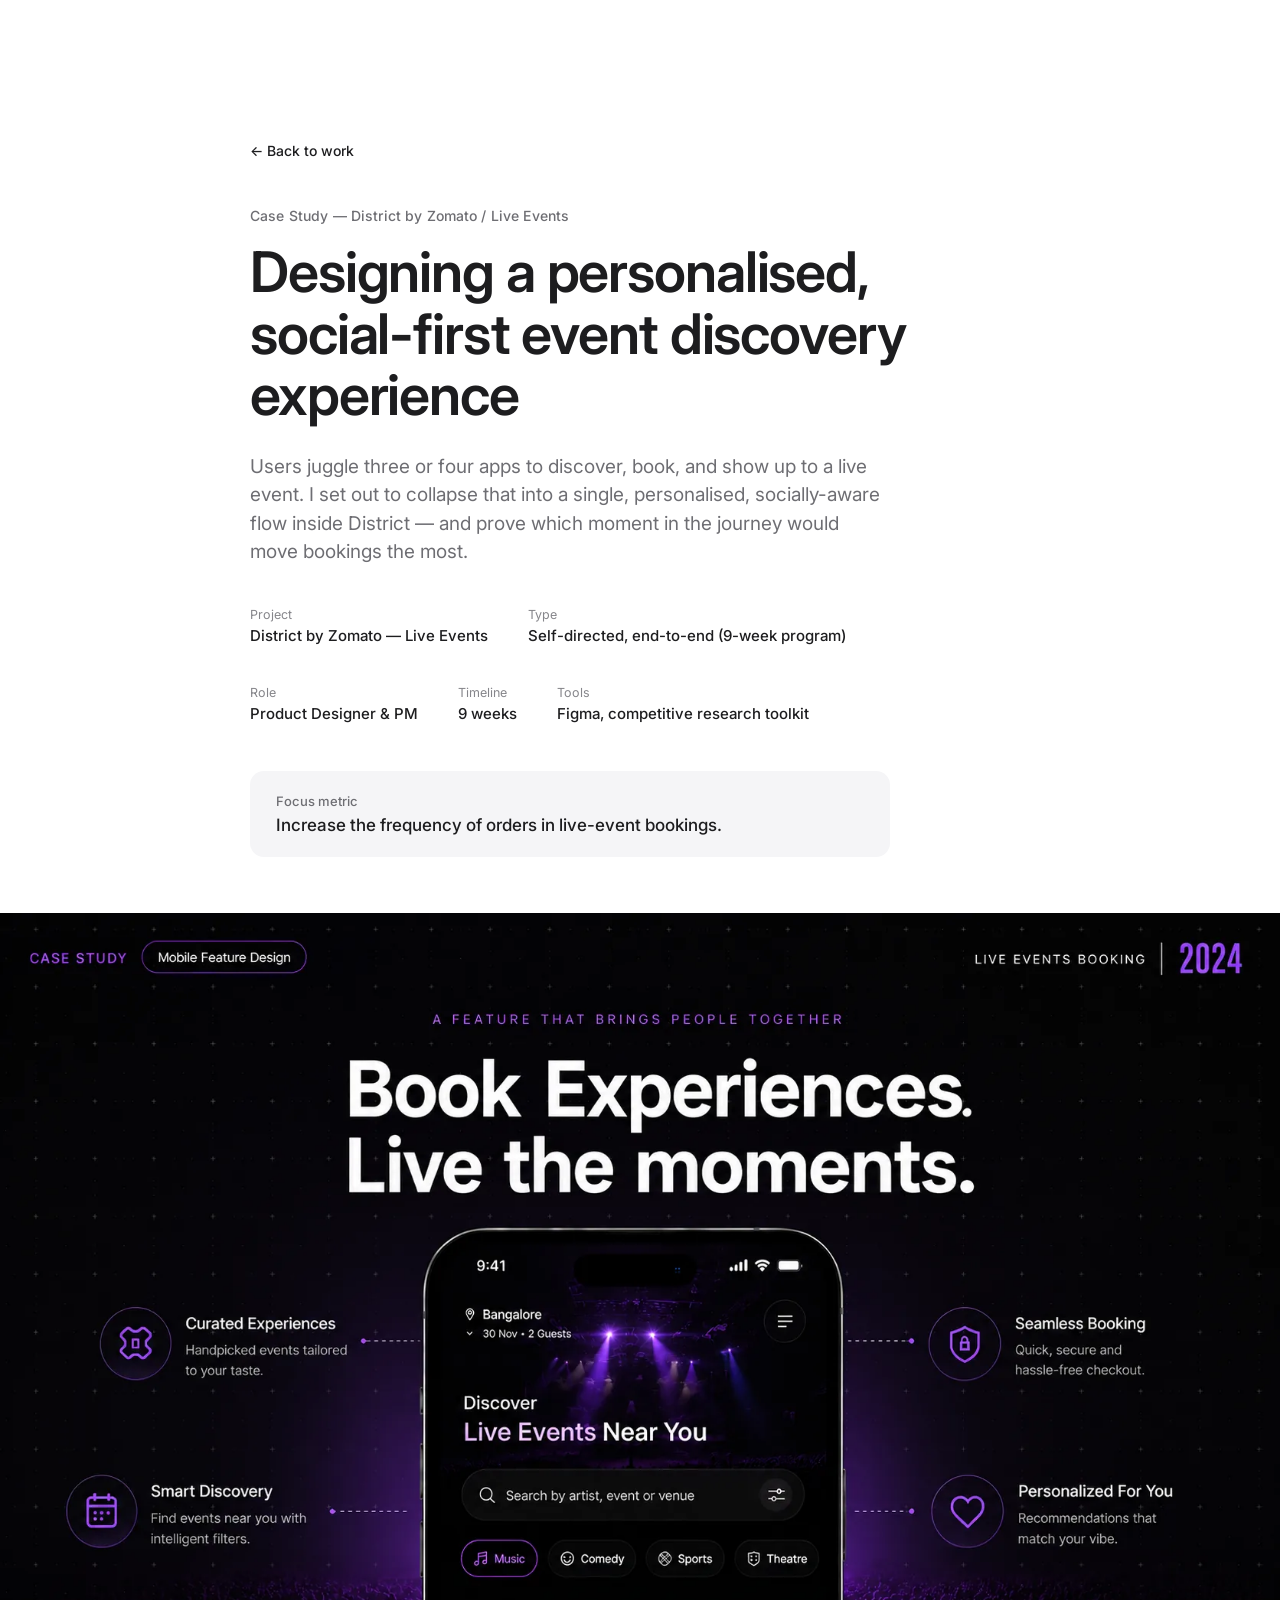
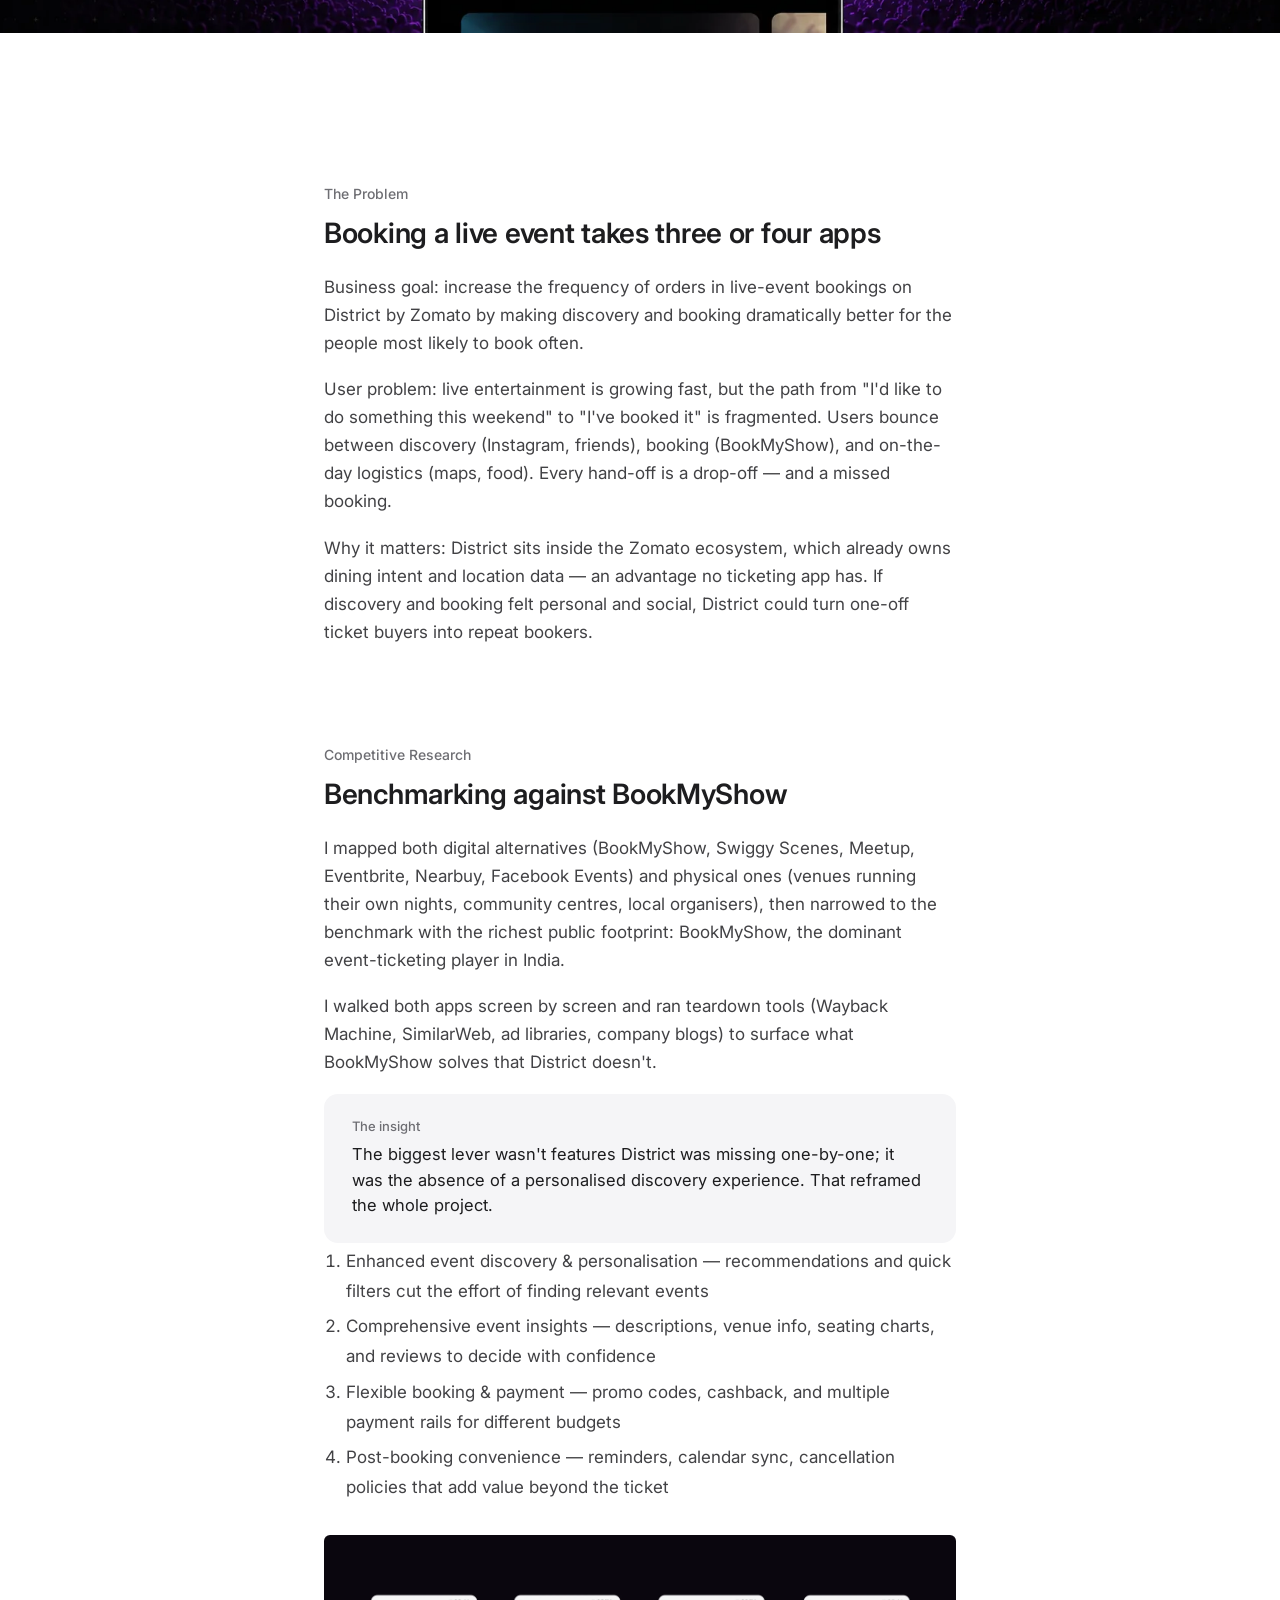
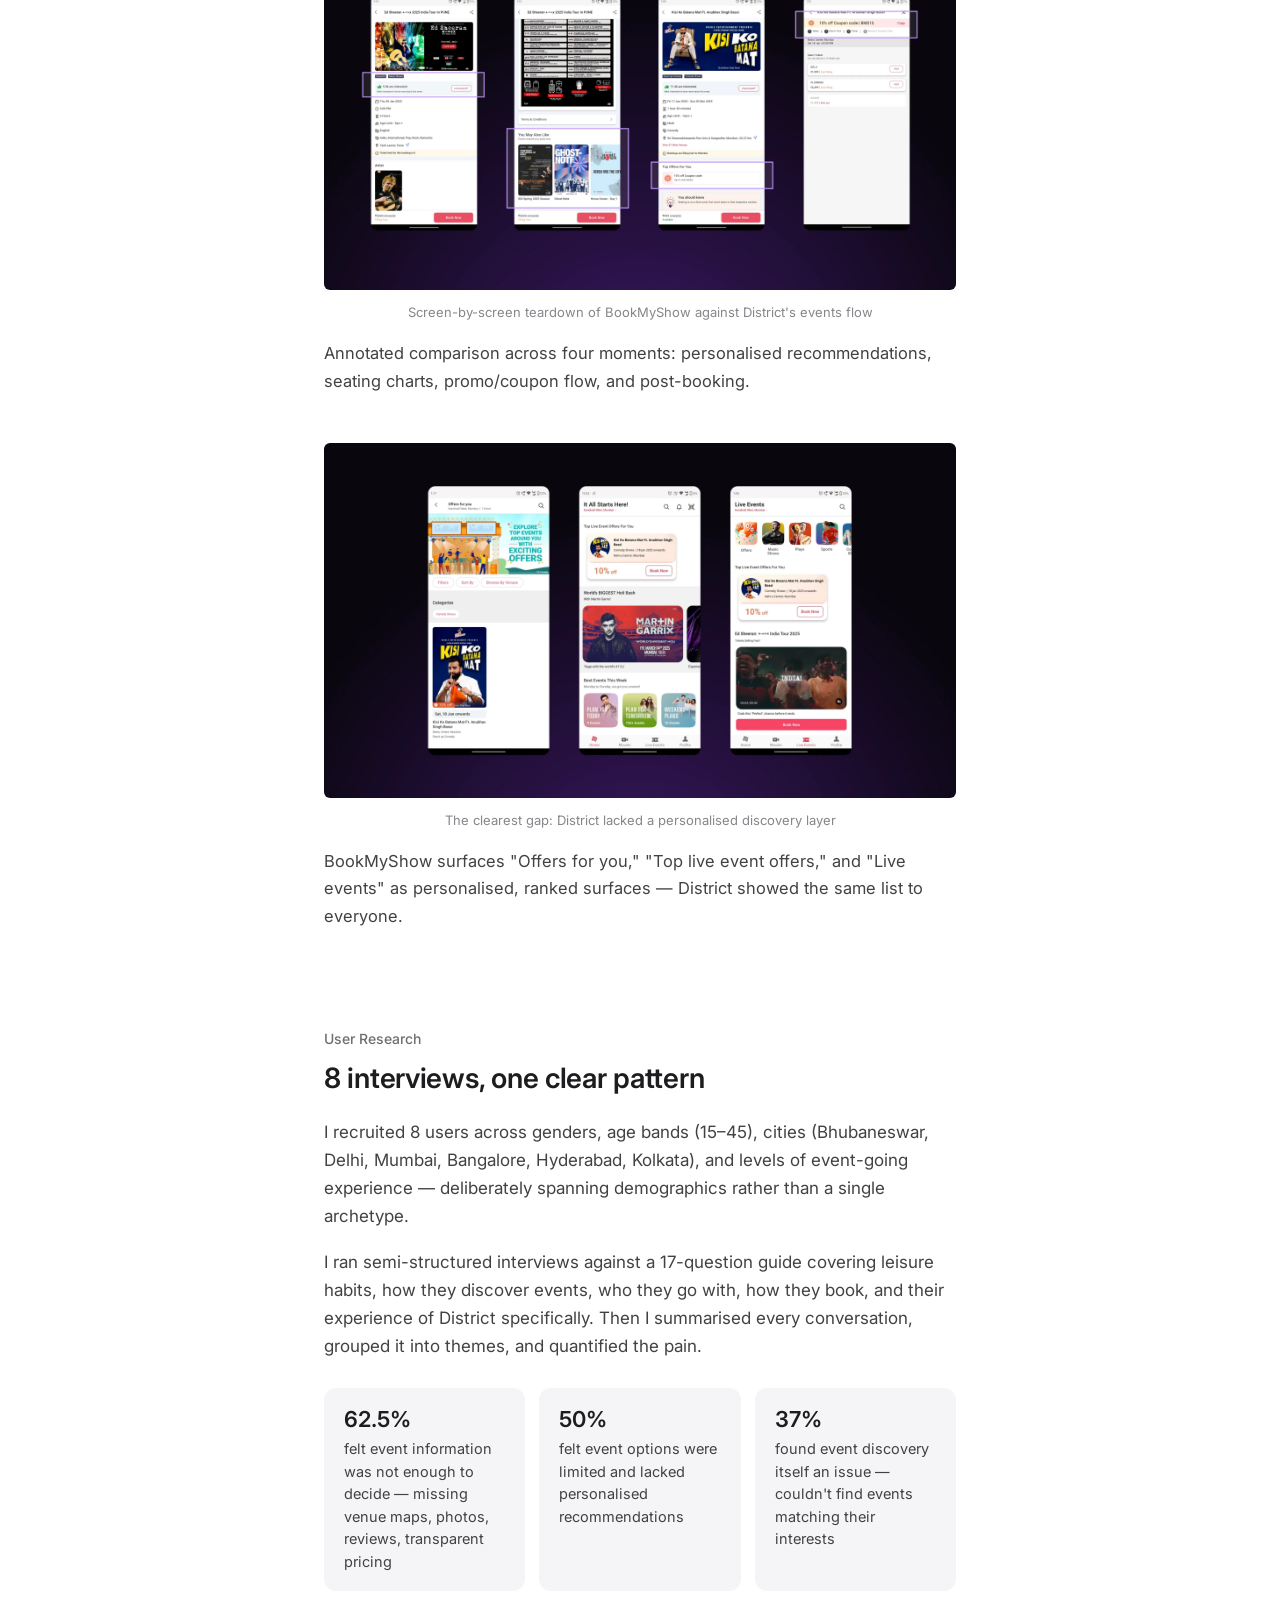
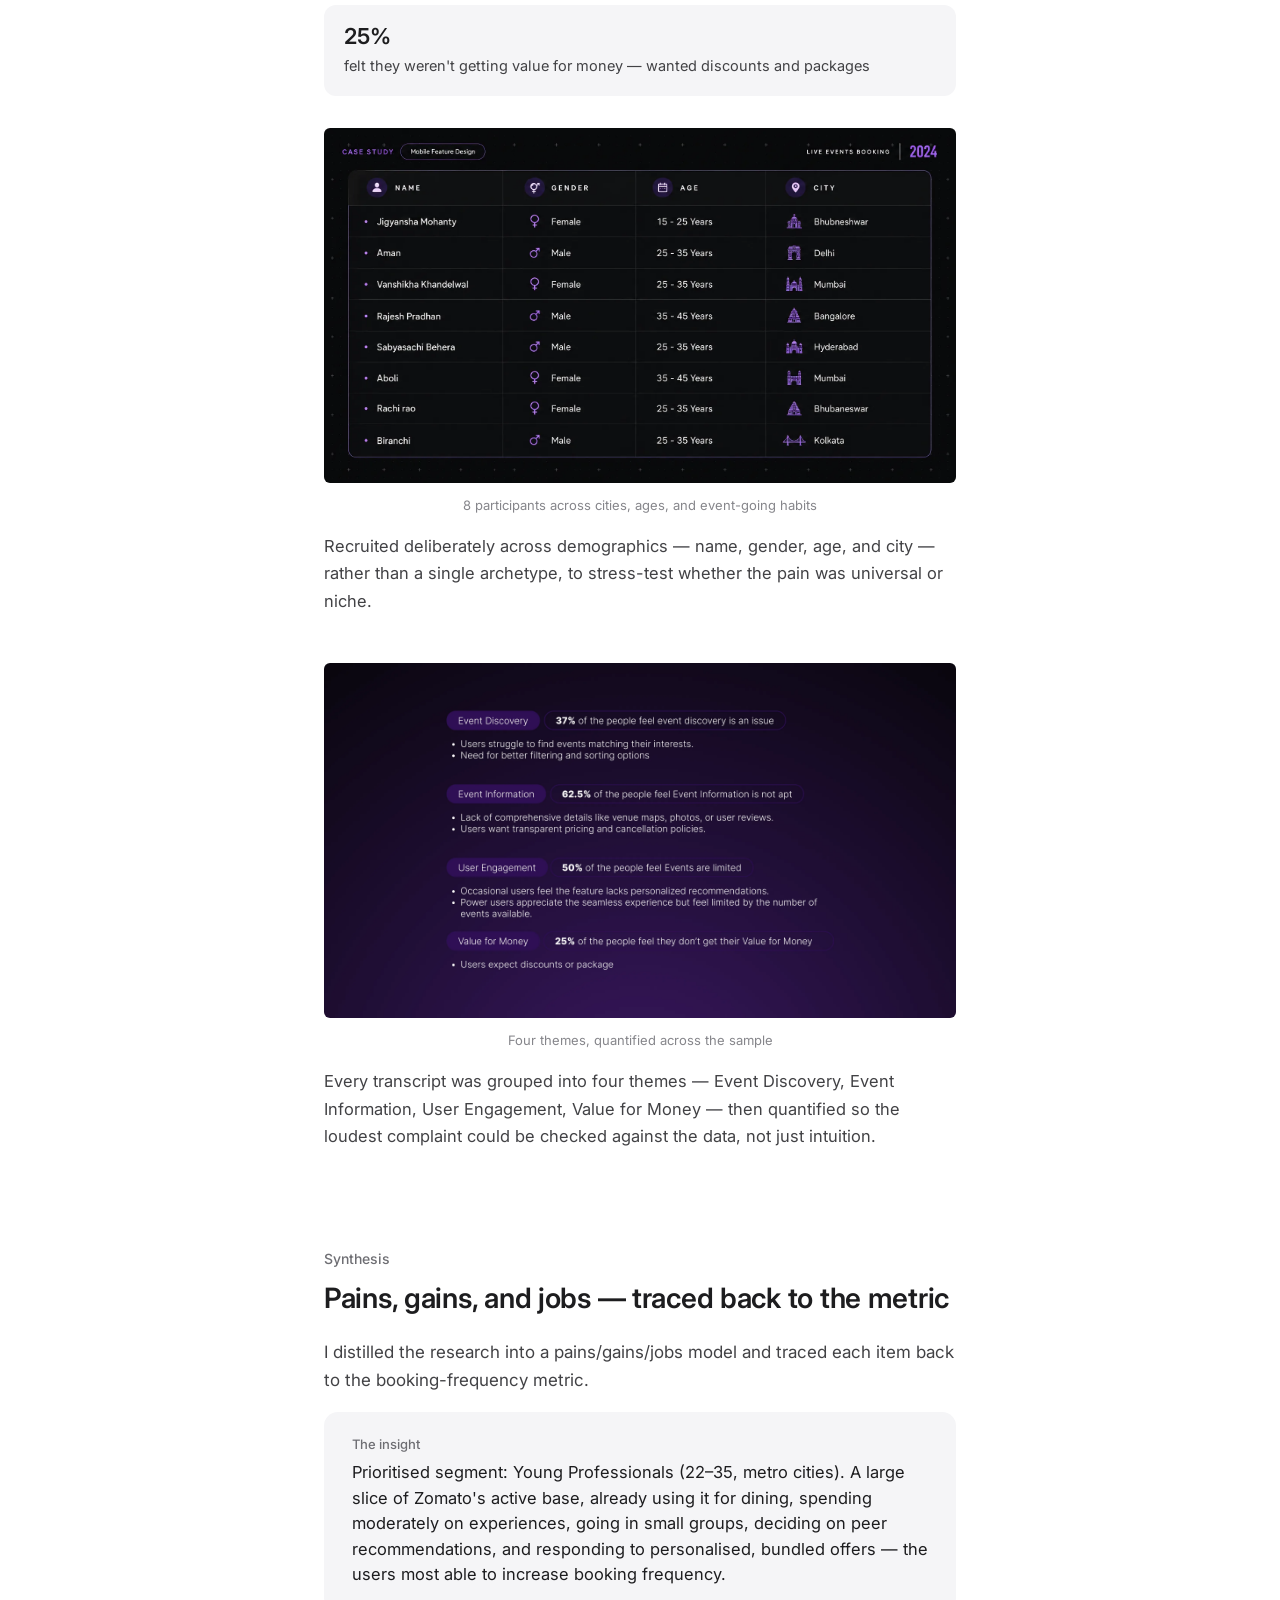
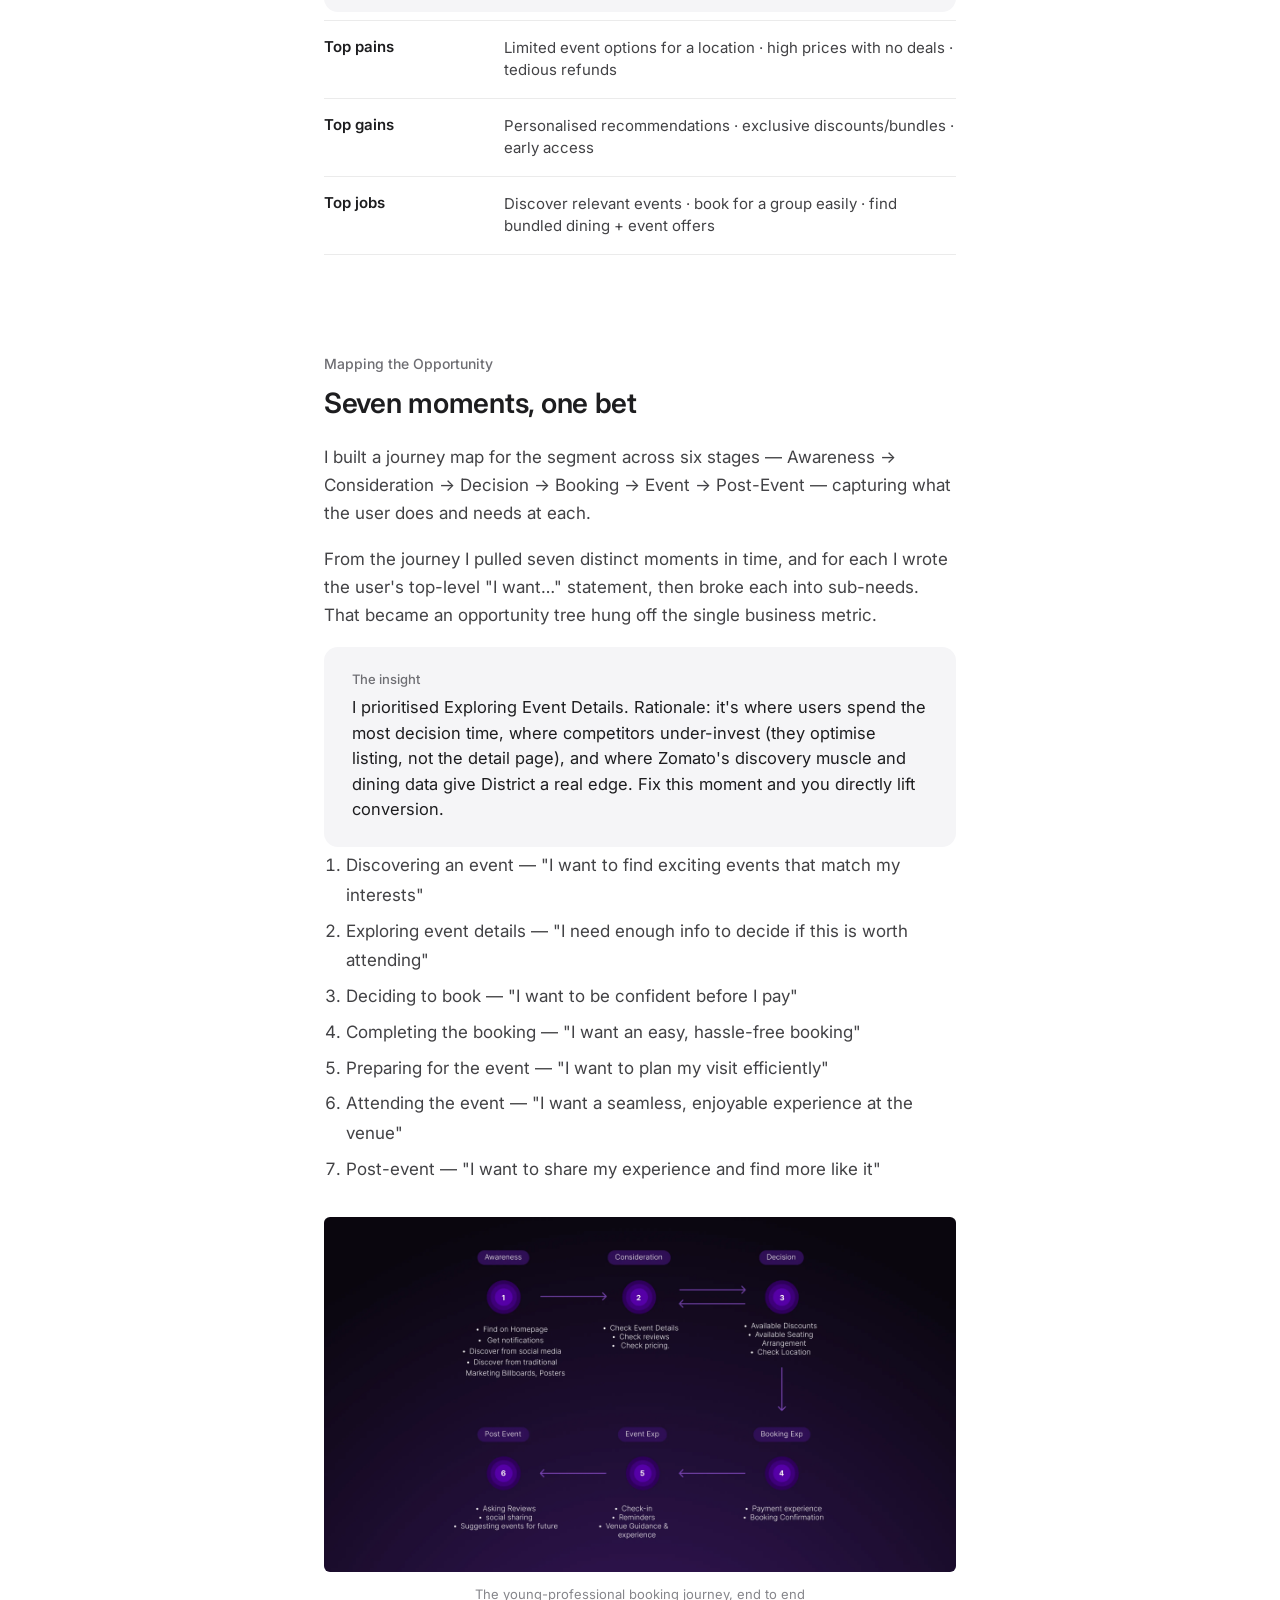
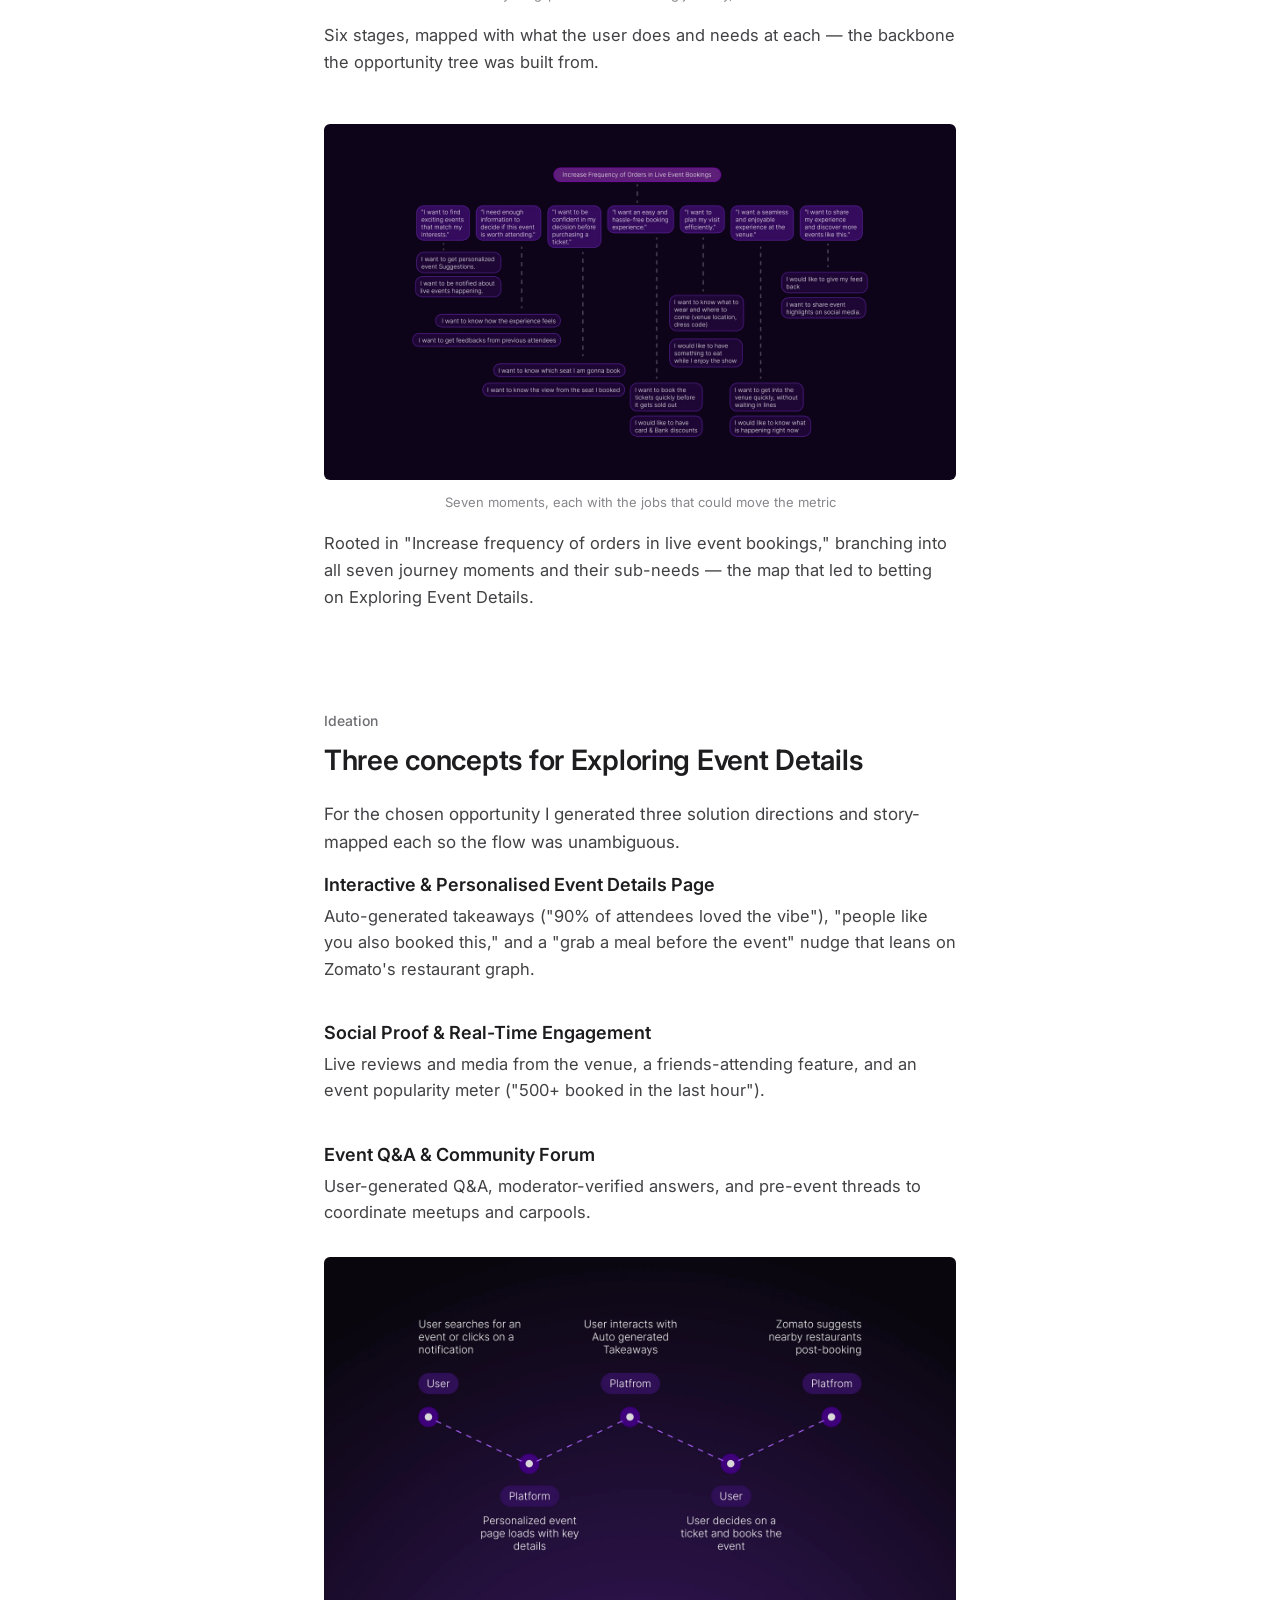
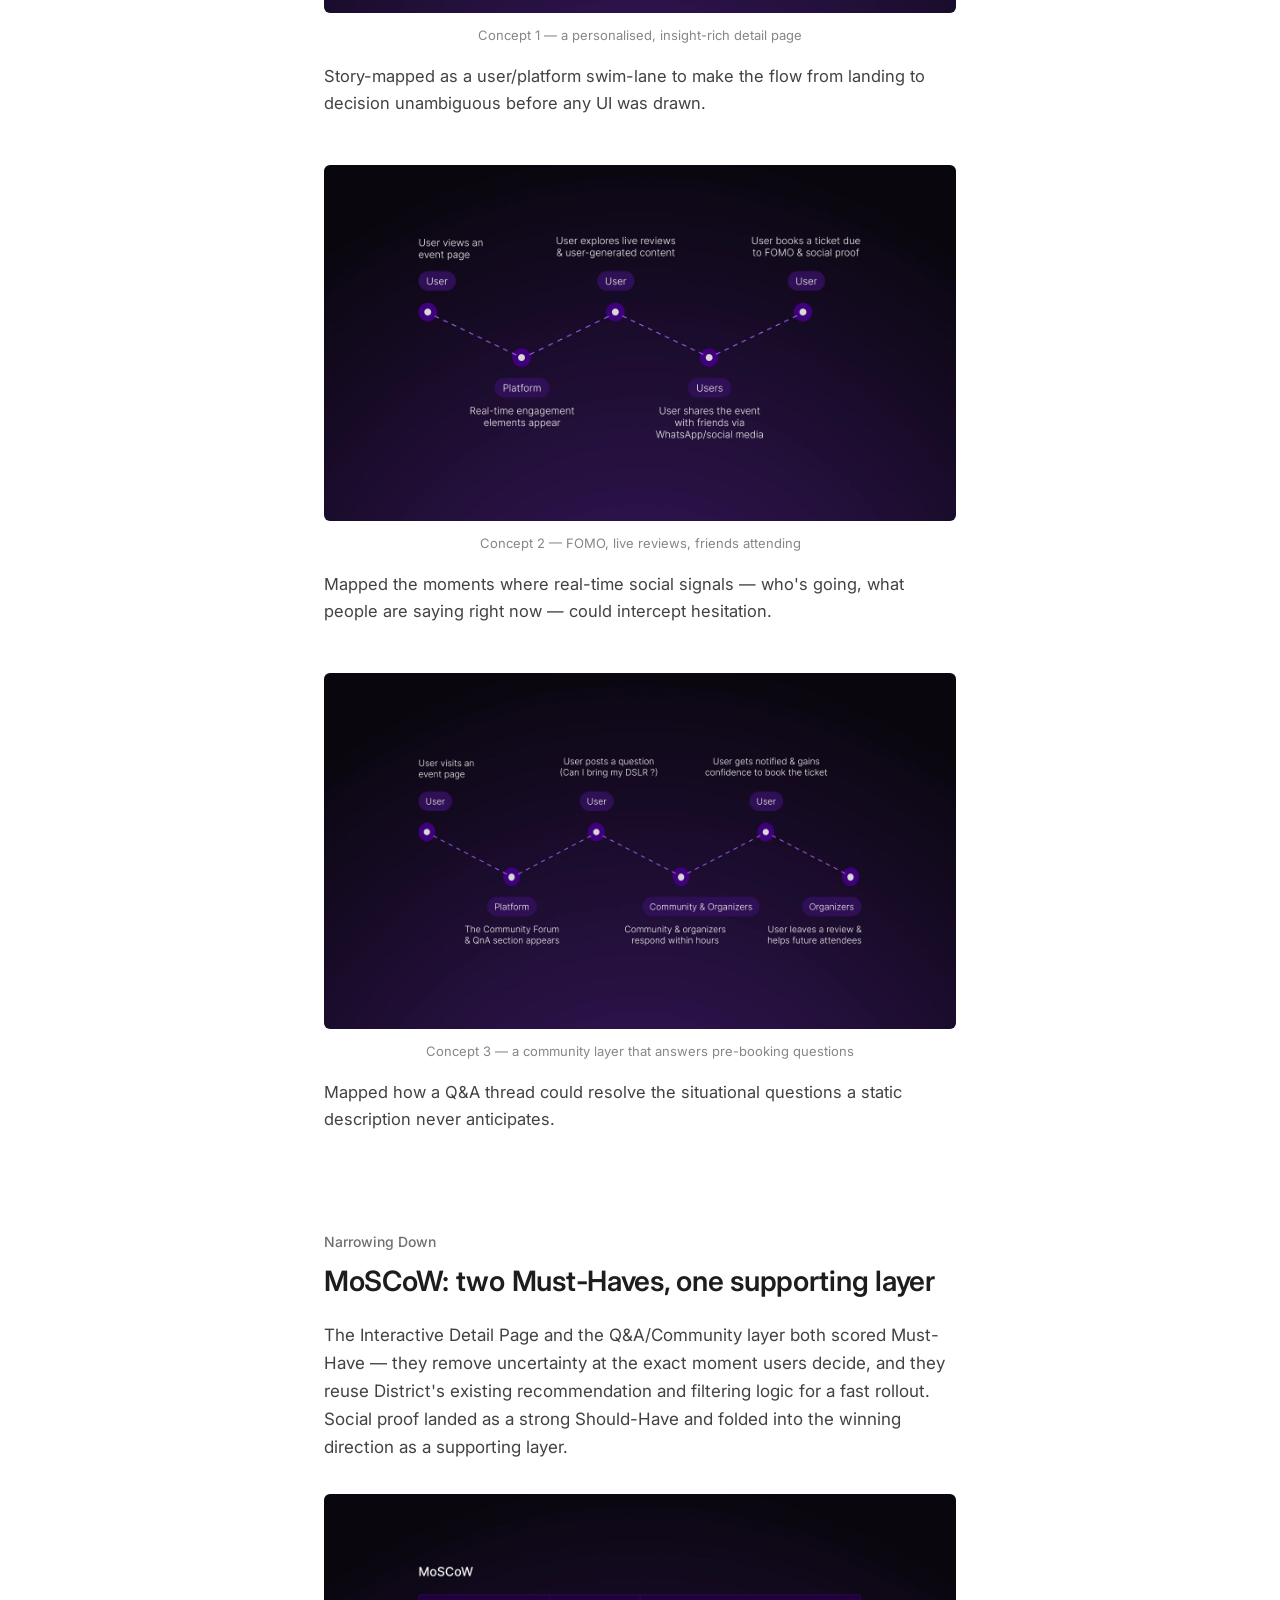
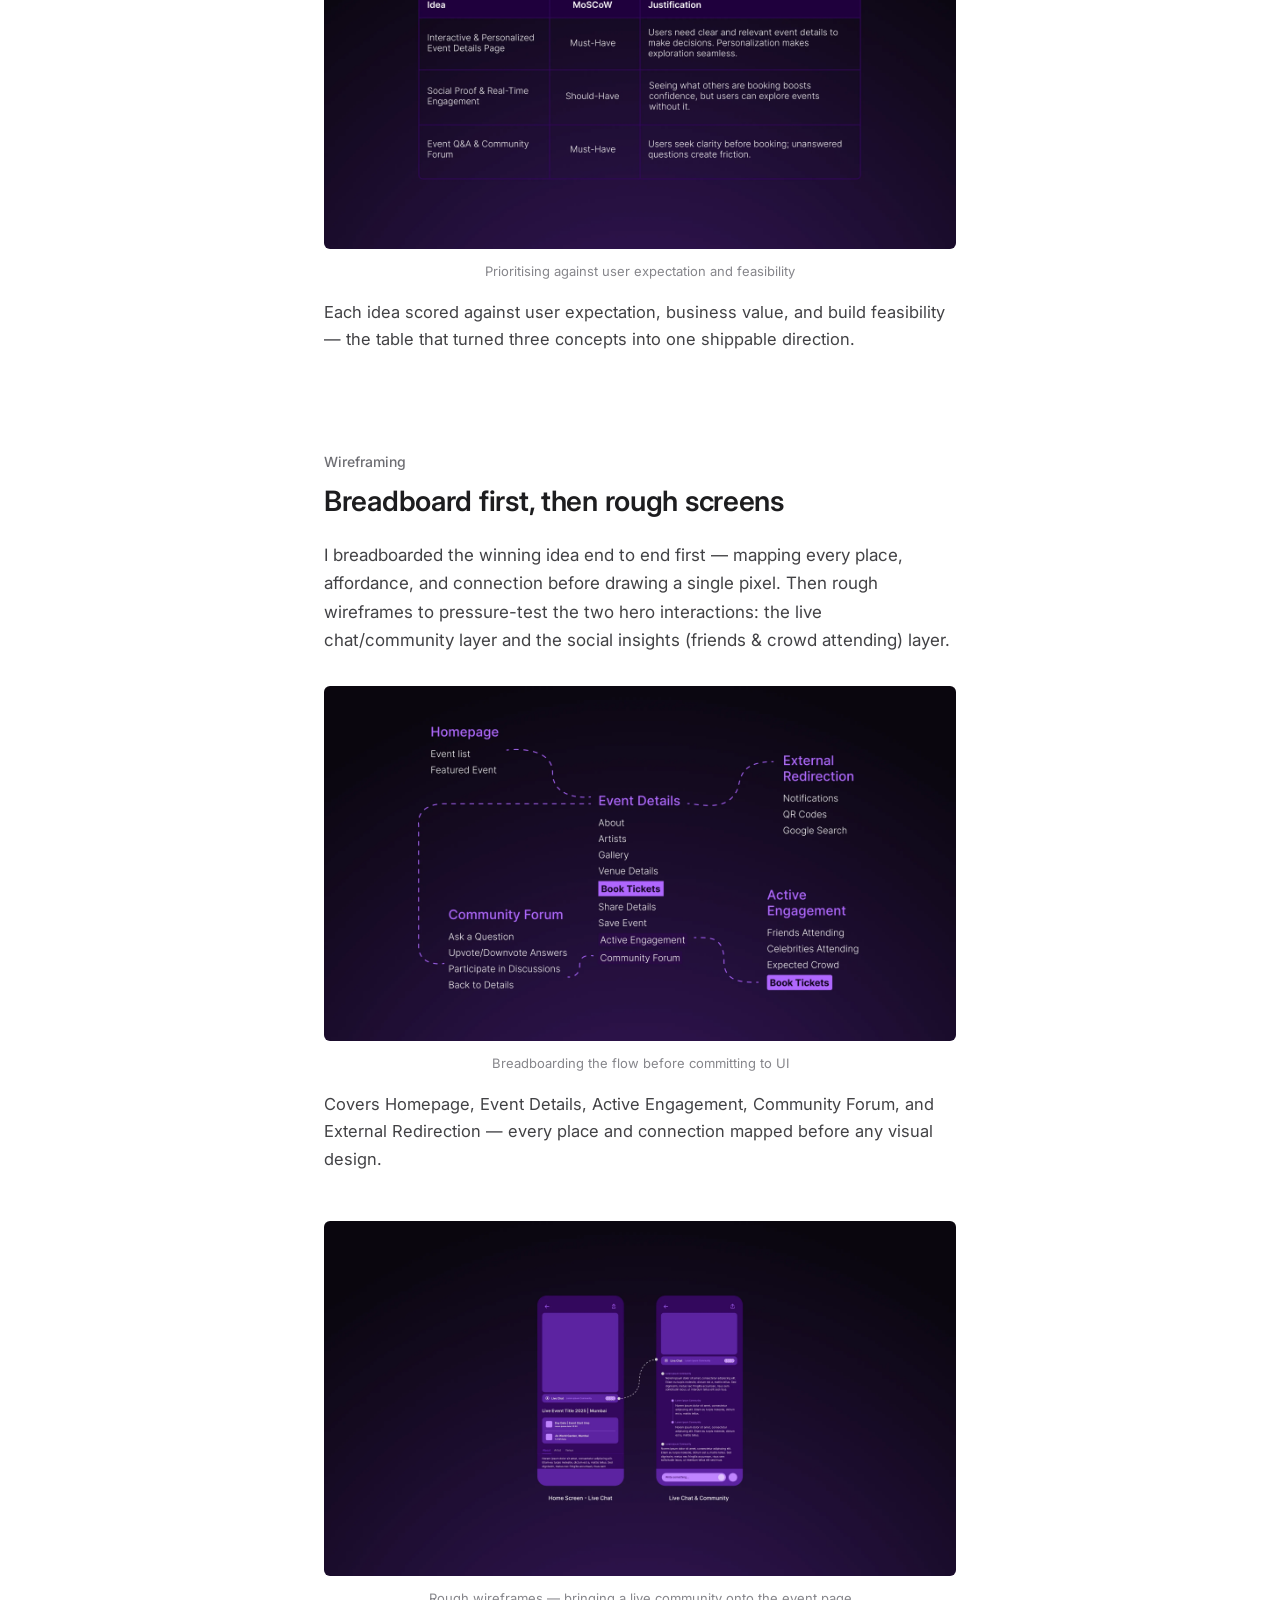
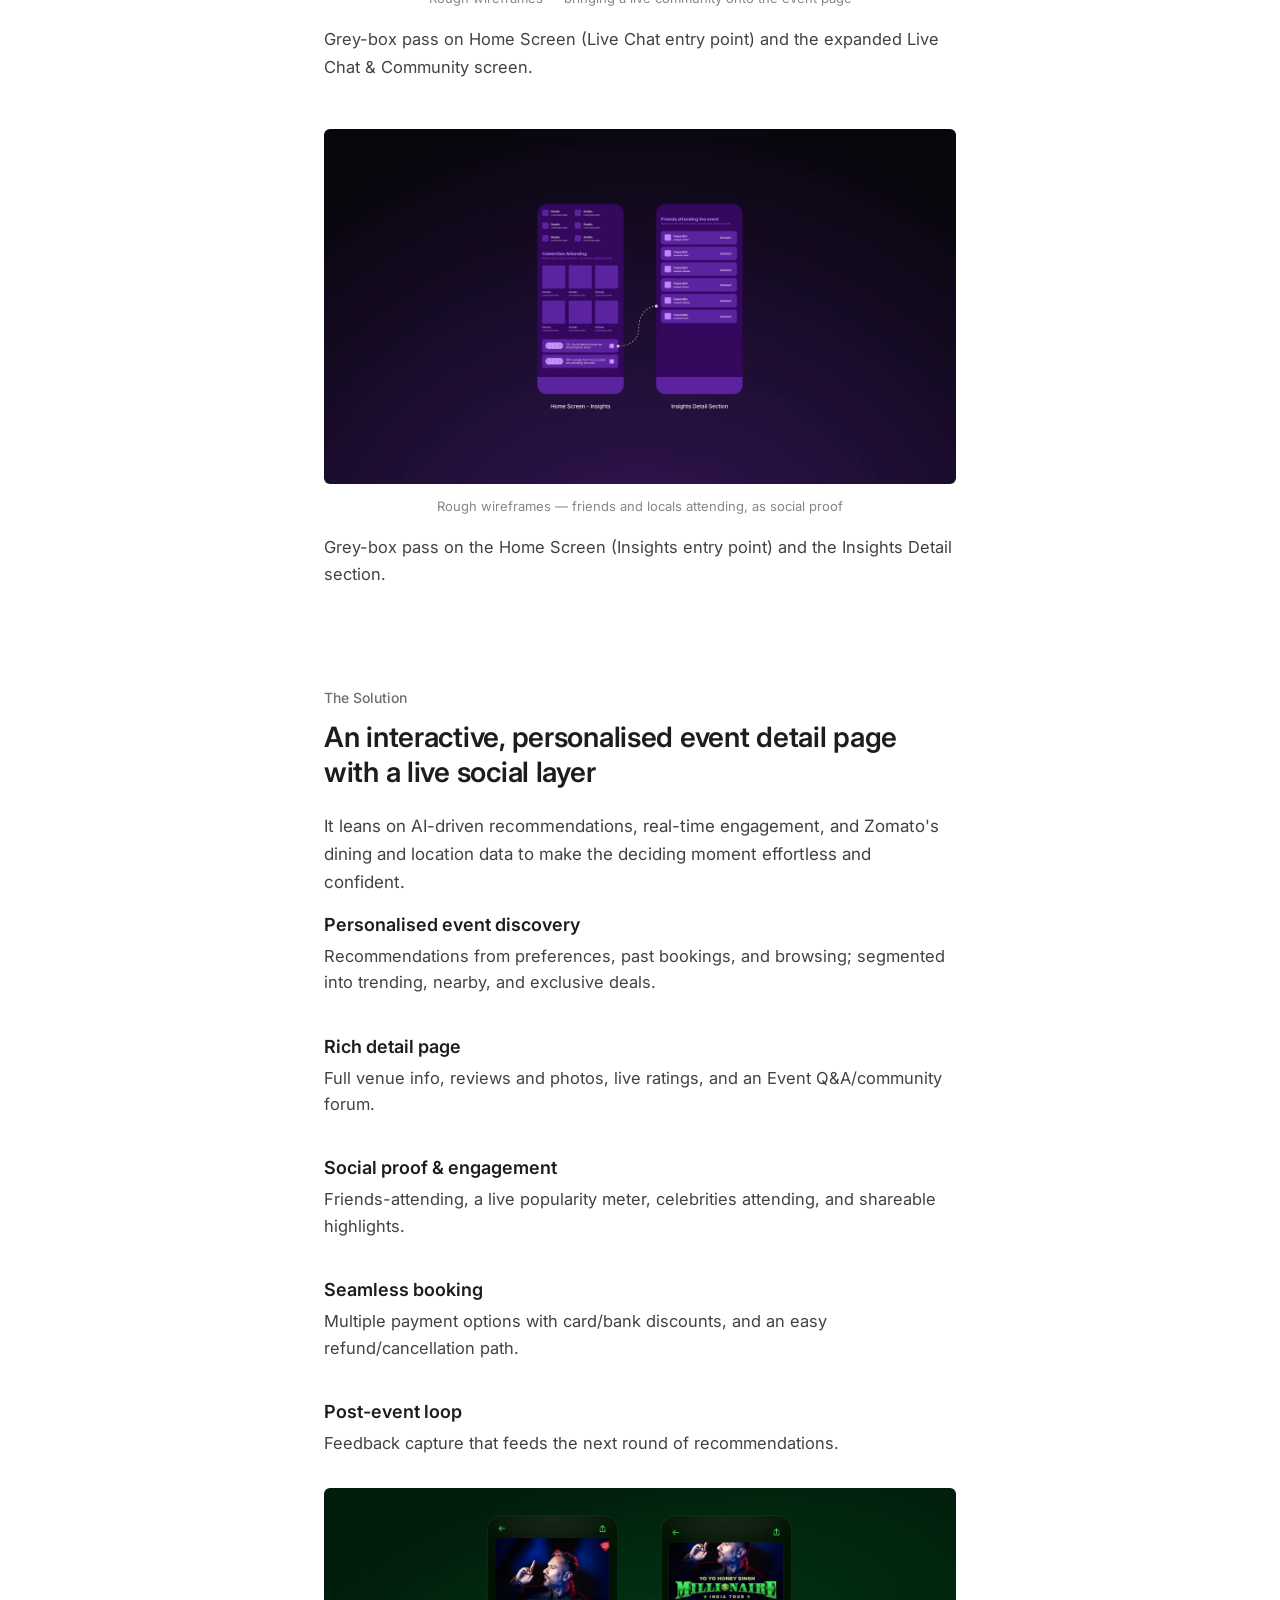
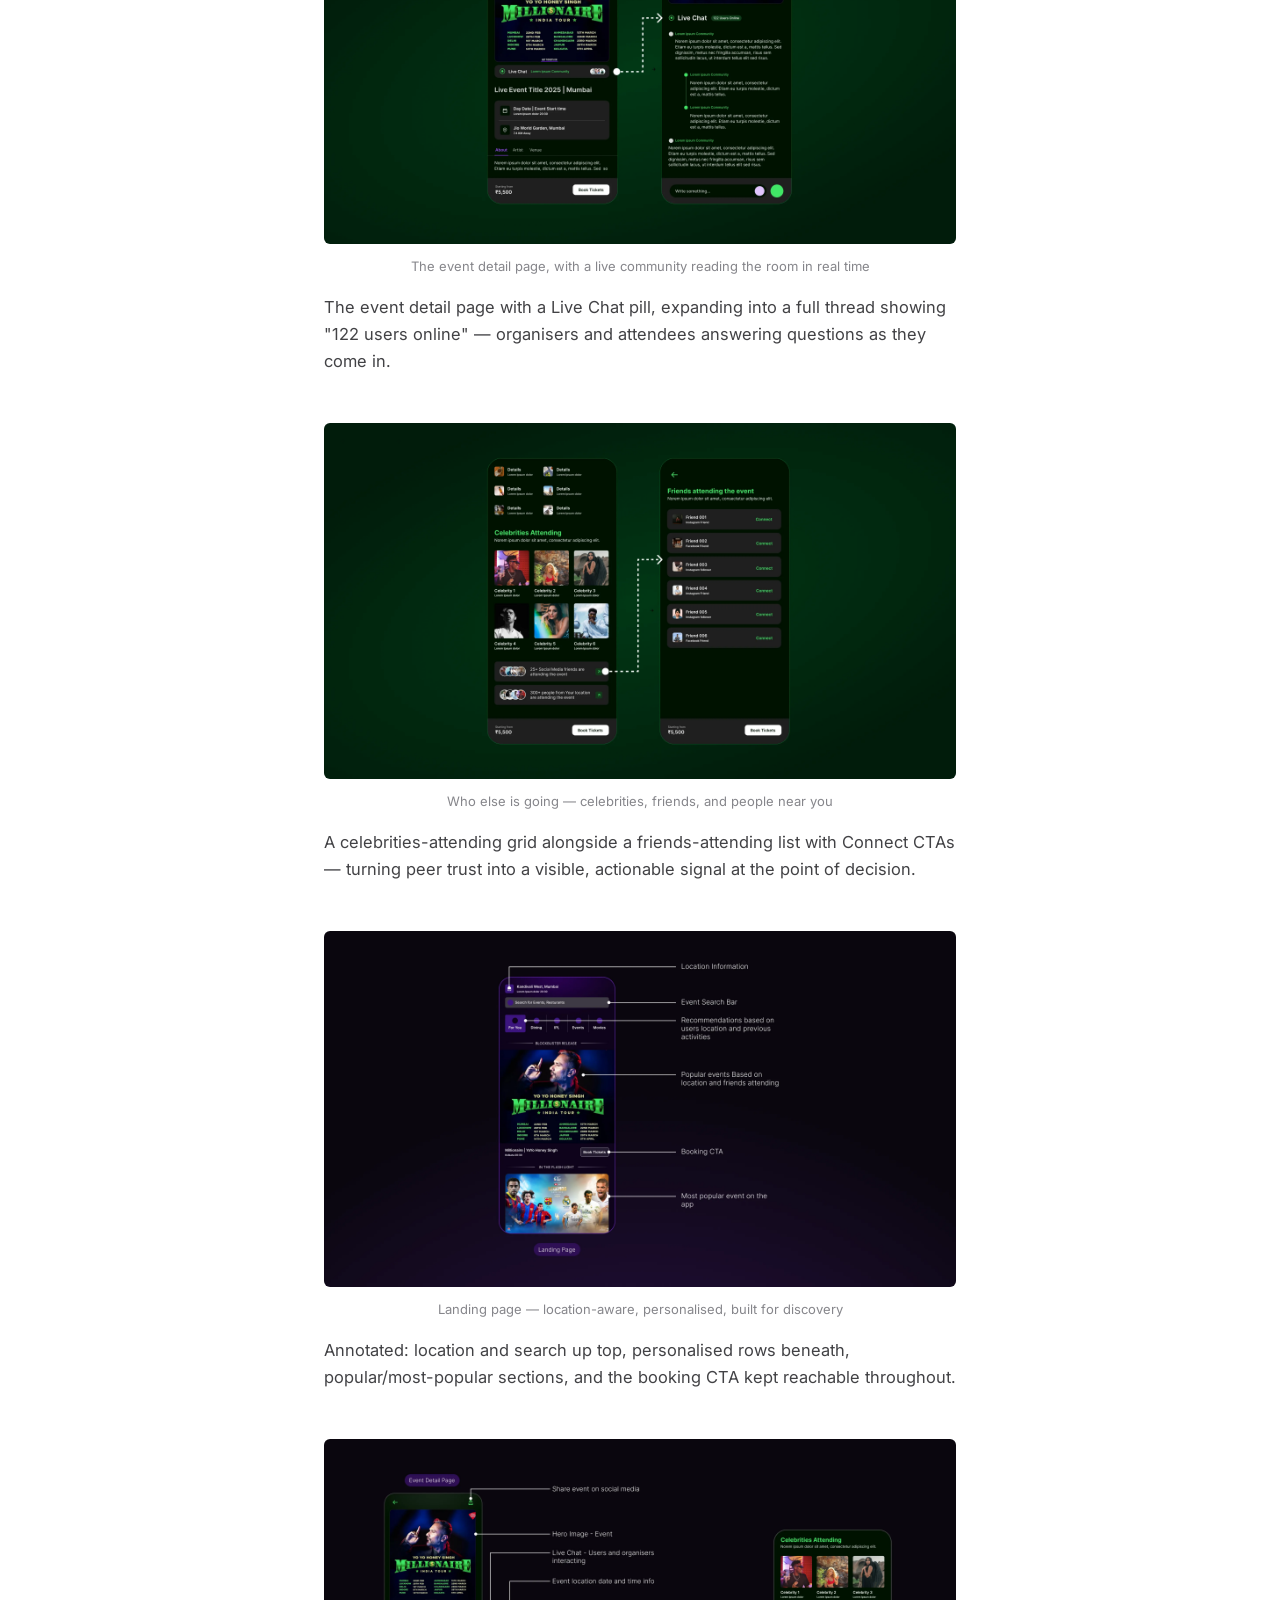
==== commit c8c1ea7a: "swap in real case study images, optimize to webp Replace remaining placeholders across all three cas" ====
--- a/district-zomato.html
+++ b/district-zomato.html
@@ -14,7 +14,7 @@
 
   <header class="cs-intro">
     <div class="cs-intro__inner">
-      <a href="index.html" class="cs-back">&larr; Back to work</a>
+      <a href="index.html#work" class="cs-back">&larr; Back to work</a>
       <p class="cs-eyebrow">Case Study — District by Zomato / Live Events</p>
       <h1 class="cs-title">Designing a personalised, social-first event discovery experience</h1>
       <p class="cs-lede" style="max-width: 640px; margin-bottom: 40px;">Users juggle three or four apps to discover, book, and show up to a live event. I set out to collapse that into a single, personalised, socially-aware flow inside District — and prove which moment in the journey would move bookings the most.</p>
@@ -30,9 +30,7 @@
         <p class="cs-focus__value">Increase the frequency of orders in live-event bookings.</p>
       </div>
     </div>
-    <div class="cs-hero cs-hero--flush cs-photo__img--placeholder" style="aspect-ratio: 1680 / 960;">
-      <span class="cs-photo__placeholder-text">District by Zomato — hero</span>
-    </div>
+    <img class="cs-photo__img cs-hero cs-hero--flush" style="aspect-ratio: 1672 / 941;" src="assets/case-studies/district-zomato/hero.webp" alt="District by Zomato — hero">
   </header>
 
   <main class="cs-body">
@@ -63,12 +61,12 @@
         </ol>
         <div class="cs-photos">
           <div class="cs-photo-block">
-            <div class="cs-photo__img cs-photo__img--cover cs-photo__img--placeholder" style="aspect-ratio: 16 / 9;"><span class="cs-photo__placeholder-text">Screen-by-screen teardown of BookMyShow against District's events flow</span></div>
+            <img class="cs-photo__img cs-photo__img--cover" style="aspect-ratio: 16 / 9;" src="assets/case-studies/district-zomato/teardown.webp" alt="Screen-by-screen teardown of BookMyShow against District's events flow">
             <p class="cs-photo__caption">Screen-by-screen teardown of BookMyShow against District's events flow</p>
             <p class="cs-photo-block__explain">Annotated comparison across four moments: personalised recommendations, seating charts, promo/coupon flow, and post-booking.</p>
           </div>
           <div class="cs-photo-block">
-            <div class="cs-photo__img cs-photo__img--cover cs-photo__img--placeholder" style="aspect-ratio: 16 / 9;"><span class="cs-photo__placeholder-text">The clearest gap: District lacked a personalised discovery layer</span></div>
+            <img class="cs-photo__img cs-photo__img--cover" style="aspect-ratio: 16 / 9;" src="assets/case-studies/district-zomato/gap.webp" alt="The clearest gap: District lacked a personalised discovery layer">
             <p class="cs-photo__caption">The clearest gap: District lacked a personalised discovery layer</p>
             <p class="cs-photo-block__explain">BookMyShow surfaces "Offers for you," "Top live event offers," and "Live events" as personalised, ranked surfaces — District showed the same list to everyone.</p>
           </div>
@@ -88,12 +86,12 @@
         </div>
         <div class="cs-photos">
           <div class="cs-photo-block">
-            <div class="cs-photo__img cs-photo__img--cover cs-photo__img--placeholder" style="aspect-ratio: 1680 / 955;"><span class="cs-photo__placeholder-text">8 participants across cities, ages, and event-going habits</span></div>
+            <img class="cs-photo__img cs-photo__img--cover" style="aspect-ratio: 1672 / 941;" src="assets/case-studies/district-zomato/participants.webp" alt="8 participants across cities, ages, and event-going habits">
             <p class="cs-photo__caption">8 participants across cities, ages, and event-going habits</p>
             <p class="cs-photo-block__explain">Recruited deliberately across demographics — name, gender, age, and city — rather than a single archetype, to stress-test whether the pain was universal or niche.</p>
           </div>
           <div class="cs-photo-block">
-            <div class="cs-photo__img cs-photo__img--cover cs-photo__img--placeholder" style="aspect-ratio: 2576 / 1449;"><span class="cs-photo__placeholder-text">Four themes, quantified across the sample</span></div>
+            <img class="cs-photo__img cs-photo__img--cover" style="aspect-ratio: 16 / 9;" src="assets/case-studies/district-zomato/themes.webp" alt="Four themes, quantified across the sample">
             <p class="cs-photo__caption">Four themes, quantified across the sample</p>
             <p class="cs-photo-block__explain">Every transcript was grouped into four themes — Event Discovery, Event Information, User Engagement, Value for Money — then quantified so the loudest complaint could be checked against the data, not just intuition.</p>
           </div>
@@ -135,12 +133,12 @@
         </ol>
         <div class="cs-photos">
           <div class="cs-photo-block">
-            <div class="cs-photo__img cs-photo__img--cover cs-photo__img--placeholder" style="aspect-ratio: 2576 / 1449;"><span class="cs-photo__placeholder-text">The young-professional booking journey, end to end</span></div>
+            <img class="cs-photo__img cs-photo__img--cover" style="aspect-ratio: 16 / 9;" src="assets/case-studies/district-zomato/journey.webp" alt="The young-professional booking journey, end to end">
             <p class="cs-photo__caption">The young-professional booking journey, end to end</p>
             <p class="cs-photo-block__explain">Six stages, mapped with what the user does and needs at each — the backbone the opportunity tree was built from.</p>
           </div>
           <div class="cs-photo-block">
-            <div class="cs-photo__img cs-photo__img--cover cs-photo__img--placeholder" style="aspect-ratio: 16 / 9;"><span class="cs-photo__placeholder-text">Seven moments, each with the jobs that could move the metric</span></div>
+            <img class="cs-photo__img cs-photo__img--cover" style="aspect-ratio: 16 / 9;" src="assets/case-studies/district-zomato/opportunity-tree.webp" alt="Seven moments, each with the jobs that could move the metric">
             <p class="cs-photo__caption">Seven moments, each with the jobs that could move the metric</p>
             <p class="cs-photo-block__explain">Rooted in "Increase frequency of orders in live event bookings," branching into all seven journey moments and their sub-needs — the map that led to betting on Exploring Event Details.</p>
           </div>
@@ -158,17 +156,17 @@
         </div>
         <div class="cs-photos">
           <div class="cs-photo-block">
-            <div class="cs-photo__img cs-photo__img--cover cs-photo__img--placeholder" style="aspect-ratio: 2576 / 1449;"><span class="cs-photo__placeholder-text">Concept 1 — a personalised, insight-rich detail page</span></div>
+            <img class="cs-photo__img cs-photo__img--cover" style="aspect-ratio: 16 / 9;" src="assets/case-studies/district-zomato/story1.webp" alt="Concept 1 — a personalised, insight-rich detail page">
             <p class="cs-photo__caption">Concept 1 — a personalised, insight-rich detail page</p>
             <p class="cs-photo-block__explain">Story-mapped as a user/platform swim-lane to make the flow from landing to decision unambiguous before any UI was drawn.</p>
           </div>
           <div class="cs-photo-block">
-            <div class="cs-photo__img cs-photo__img--cover cs-photo__img--placeholder" style="aspect-ratio: 2576 / 1449;"><span class="cs-photo__placeholder-text">Concept 2 — FOMO, live reviews, friends attending</span></div>
+            <img class="cs-photo__img cs-photo__img--cover" style="aspect-ratio: 16 / 9;" src="assets/case-studies/district-zomato/story2.webp" alt="Concept 2 — FOMO, live reviews, friends attending">
             <p class="cs-photo__caption">Concept 2 — FOMO, live reviews, friends attending</p>
             <p class="cs-photo-block__explain">Mapped the moments where real-time social signals — who's going, what people are saying right now — could intercept hesitation.</p>
           </div>
           <div class="cs-photo-block">
-            <div class="cs-photo__img cs-photo__img--cover cs-photo__img--placeholder" style="aspect-ratio: 2576 / 1449;"><span class="cs-photo__placeholder-text">Concept 3 — a community layer that answers pre-booking questions</span></div>
+            <img class="cs-photo__img cs-photo__img--cover" style="aspect-ratio: 16 / 9;" src="assets/case-studies/district-zomato/story3.webp" alt="Concept 3 — a community layer that answers pre-booking questions">
             <p class="cs-photo__caption">Concept 3 — a community layer that answers pre-booking questions</p>
             <p class="cs-photo-block__explain">Mapped how a Q&amp;A thread could resolve the situational questions a static description never anticipates.</p>
           </div>
@@ -181,7 +179,7 @@
         <p class="cs-section__para">The Interactive Detail Page and the Q&amp;A/Community layer both scored Must-Have — they remove uncertainty at the exact moment users decide, and they reuse District's existing recommendation and filtering logic for a fast rollout. Social proof landed as a strong Should-Have and folded into the winning direction as a supporting layer.</p>
         <div class="cs-photos">
           <div class="cs-photo-block">
-            <div class="cs-photo__img cs-photo__img--cover cs-photo__img--placeholder" style="aspect-ratio: 2576 / 1449;"><span class="cs-photo__placeholder-text">Prioritising against user expectation and feasibility</span></div>
+            <img class="cs-photo__img cs-photo__img--cover" style="aspect-ratio: 16 / 9;" src="assets/case-studies/district-zomato/moscow.webp" alt="Prioritising against user expectation and feasibility">
             <p class="cs-photo__caption">Prioritising against user expectation and feasibility</p>
             <p class="cs-photo-block__explain">Each idea scored against user expectation, business value, and build feasibility — the table that turned three concepts into one shippable direction.</p>
           </div>
@@ -194,17 +192,17 @@
         <p class="cs-section__para">I breadboarded the winning idea end to end first — mapping every place, affordance, and connection before drawing a single pixel. Then rough wireframes to pressure-test the two hero interactions: the live chat/community layer and the social insights (friends &amp; crowd attending) layer.</p>
         <div class="cs-photos">
           <div class="cs-photo-block">
-            <div class="cs-photo__img cs-photo__img--cover cs-photo__img--placeholder" style="aspect-ratio: 2576 / 1449;"><span class="cs-photo__placeholder-text">Breadboarding the flow before committing to UI</span></div>
+            <img class="cs-photo__img cs-photo__img--cover" style="aspect-ratio: 16 / 9;" src="assets/case-studies/district-zomato/breadboard.webp" alt="Breadboarding the flow before committing to UI">
             <p class="cs-photo__caption">Breadboarding the flow before committing to UI</p>
             <p class="cs-photo-block__explain">Covers Homepage, Event Details, Active Engagement, Community Forum, and External Redirection — every place and connection mapped before any visual design.</p>
           </div>
           <div class="cs-photo-block">
-            <div class="cs-photo__img cs-photo__img--cover cs-photo__img--placeholder" style="aspect-ratio: 2576 / 1449;"><span class="cs-photo__placeholder-text">Rough wireframes — bringing a live community onto the event page</span></div>
+            <img class="cs-photo__img cs-photo__img--cover" style="aspect-ratio: 16 / 9;" src="assets/case-studies/district-zomato/wf-chat.webp" alt="Rough wireframes — bringing a live community onto the event page">
             <p class="cs-photo__caption">Rough wireframes — bringing a live community onto the event page</p>
             <p class="cs-photo-block__explain">Grey-box pass on Home Screen (Live Chat entry point) and the expanded Live Chat &amp; Community screen.</p>
           </div>
           <div class="cs-photo-block">
-            <div class="cs-photo__img cs-photo__img--cover cs-photo__img--placeholder" style="aspect-ratio: 2576 / 1449;"><span class="cs-photo__placeholder-text">Rough wireframes — friends and locals attending, as social proof</span></div>
+            <img class="cs-photo__img cs-photo__img--cover" style="aspect-ratio: 16 / 9;" src="assets/case-studies/district-zomato/wf-social.webp" alt="Rough wireframes — friends and locals attending, as social proof">
             <p class="cs-photo__caption">Rough wireframes — friends and locals attending, as social proof</p>
             <p class="cs-photo-block__explain">Grey-box pass on the Home Screen (Insights entry point) and the Insights Detail section.</p>
           </div>
@@ -224,32 +222,32 @@
         </div>
         <div class="cs-photos">
           <div class="cs-photo-block">
-            <div class="cs-photo__img cs-photo__img--cover cs-photo__img--placeholder" style="aspect-ratio: 2576 / 1449;"><span class="cs-photo__placeholder-text">The event detail page, with a live community reading the room in real time</span></div>
+            <img class="cs-photo__img cs-photo__img--cover" style="aspect-ratio: 16 / 9;" src="assets/case-studies/district-zomato/final-chat.webp" alt="The event detail page, with a live community reading the room in real time">
             <p class="cs-photo__caption">The event detail page, with a live community reading the room in real time</p>
             <p class="cs-photo-block__explain">The event detail page with a Live Chat pill, expanding into a full thread showing "122 users online" — organisers and attendees answering questions as they come in.</p>
           </div>
           <div class="cs-photo-block">
-            <div class="cs-photo__img cs-photo__img--cover cs-photo__img--placeholder" style="aspect-ratio: 2576 / 1449;"><span class="cs-photo__placeholder-text">Who else is going — celebrities, friends, and people near you</span></div>
+            <img class="cs-photo__img cs-photo__img--cover" style="aspect-ratio: 16 / 9;" src="assets/case-studies/district-zomato/final-social.webp" alt="Who else is going — celebrities, friends, and people near you">
             <p class="cs-photo__caption">Who else is going — celebrities, friends, and people near you</p>
             <p class="cs-photo-block__explain">A celebrities-attending grid alongside a friends-attending list with Connect CTAs — turning peer trust into a visible, actionable signal at the point of decision.</p>
           </div>
           <div class="cs-photo-block">
-            <div class="cs-photo__img cs-photo__img--cover cs-photo__img--placeholder" style="aspect-ratio: 2576 / 1449;"><span class="cs-photo__placeholder-text">Landing page — location-aware, personalised, built for discovery</span></div>
+            <img class="cs-photo__img cs-photo__img--cover" style="aspect-ratio: 16 / 9;" src="assets/case-studies/district-zomato/annotated-landing.webp" alt="Landing page — location-aware, personalised, built for discovery">
             <p class="cs-photo__caption">Landing page — location-aware, personalised, built for discovery</p>
             <p class="cs-photo-block__explain">Annotated: location and search up top, personalised rows beneath, popular/most-popular sections, and the booking CTA kept reachable throughout.</p>
           </div>
           <div class="cs-photo-block">
-            <div class="cs-photo__img cs-photo__img--cover cs-photo__img--placeholder" style="aspect-ratio: 2576 / 1449;"><span class="cs-photo__placeholder-text">Event detail — everything needed to decide, in one scroll</span></div>
+            <img class="cs-photo__img cs-photo__img--cover" style="aspect-ratio: 16 / 9;" src="assets/case-studies/district-zomato/annotated-detail.webp" alt="Event detail — everything needed to decide, in one scroll">
             <p class="cs-photo__caption">Event detail — everything needed to decide, in one scroll</p>
             <p class="cs-photo-block__explain">Annotated: share action, hero image, live chat entry, location/time, and celebrities &amp; friends attending — sequenced in the order a user actually decides.</p>
           </div>
           <div class="cs-photo-block">
-            <div class="cs-photo__img cs-photo__img--cover cs-photo__img--placeholder" style="aspect-ratio: 2576 / 1449;"><span class="cs-photo__placeholder-text">Live chat — organisers and attendees, answering in real time</span></div>
+            <img class="cs-photo__img cs-photo__img--cover" style="aspect-ratio: 16 / 9;" src="assets/case-studies/district-zomato/annotated-chat.webp" alt="Live chat — organisers and attendees, answering in real time">
             <p class="cs-photo__caption">Live chat — organisers and attendees, answering in real time</p>
             <p class="cs-photo-block__explain">Annotated: live viewer counter, threaded comments and sub-comments, compose bar, and a media attachment CTA.</p>
           </div>
           <div class="cs-photo-block">
-            <div class="cs-photo__img cs-photo__img--cover cs-photo__img--placeholder" style="aspect-ratio: 2576 / 1449;"><span class="cs-photo__placeholder-text">Connect with friends already going — social pull into the booking</span></div>
+            <img class="cs-photo__img cs-photo__img--cover" style="aspect-ratio: 16 / 9;" src="assets/case-studies/district-zomato/annotated-people.webp" alt="Connect with friends already going — social pull into the booking">
             <p class="cs-photo__caption">Connect with friends already going — social pull into the booking</p>
             <p class="cs-photo-block__explain">Annotated: friend rows with mutual context and a direct Connect CTA to coordinate before booking.</p>
           </div>
@@ -283,7 +281,7 @@
         </ol>
       </section>
 
-      <a href="index.html" class="cs-back-bottom cs-back-bottom--zomato">&larr; Back to all case studies</a>
+      <a href="index.html#work" class="cs-back-bottom cs-back-bottom--zomato">&larr; Back to all case studies</a>
 
     </div>
   </main>
